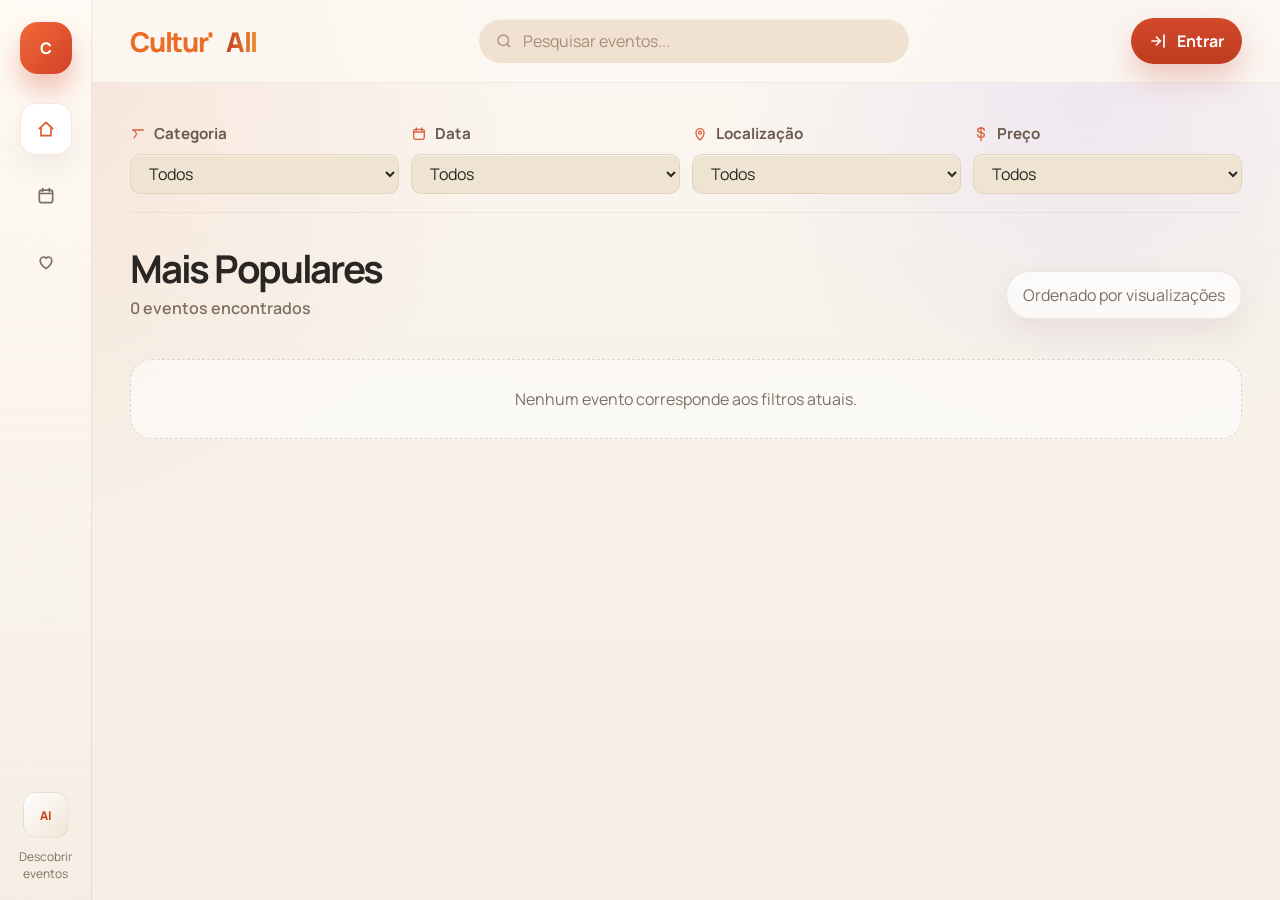
==== index.html @ b310e3a3 "cultur'all v1" ====
<!DOCTYPE html>
<html lang="pt-PT">
<head>
  <meta charset="UTF-8" />
  <meta name="viewport" content="width=device-width, initial-scale=1.0" />
  <title>Cultur'All | Eventos culturais em Portugal</title>
  <meta name="description" content="Descubra eventos culturais, concertos, teatro, exposições e experiências gastronómicas em Portugal." />
  <link rel="preconnect" href="https://fonts.googleapis.com" />
  <link rel="preconnect" href="https://fonts.gstatic.com" crossorigin />
  <link href="https://fonts.googleapis.com/css2?family=Manrope:wght@400;500;600;700;800&display=swap" rel="stylesheet" />
  <link rel="stylesheet" href="styles.css" />
  <script defer src="script.js"></script>
</head>
<body data-page="home">
  <div class="app-shell">
    <aside class="sidebar" aria-label="Menu lateral">
      <a class="brand-mark" href="profile.html" aria-label="Perfil">
        C
      </a>
      <nav class="side-nav">
        <a class="side-link active" href="#inicio" aria-label="Início">
          <svg viewBox="0 0 24 24"><path d="M4 11.5 12 4l8 7.5"></path><path d="M6 10.5V20h12v-9.5"></path></svg>
        </a>
        <a class="side-link" href="events.html" aria-label="Eventos disponíveis">
          <svg viewBox="0 0 24 24"><rect x="4" y="5" width="16" height="15" rx="3"></rect><path d="M8 3v4"></path><path d="M16 3v4"></path><path d="M4 9h16"></path></svg>
        </a>
        <a class="side-link" href="favorites.html" aria-label="Favoritos">
          <svg viewBox="0 0 24 24"><path d="M12 20s-7-4.6-7-10a4 4 0 0 1 7-2.5A4 4 0 0 1 19 10c0 5.4-7 10-7 10Z"></path></svg>
        </a>
      </nav>
      <div class="sidebar-footer">
        <div class="sidebar-badge">AI</div>
        <span>Descobrir<br />eventos</span>
      </div>
    </aside>

    <main class="content" id="inicio">
      <header class="topbar">
        <a class="topbar-brand" href="index.html" aria-label="Cultur'All início">
          <span>Cultur'</span><span>All</span>
        </a>

        <div class="search-wrap">
          <svg viewBox="0 0 24 24"><circle cx="11" cy="11" r="7"></circle><path d="m20 20-3.5-3.5"></path></svg>
          <input id="searchInput" type="search" placeholder="Pesquisar eventos..." aria-label="Pesquisar eventos" />
        </div>

        <div class="topbar-actions">
          <span class="account-chip" id="accountChip" hidden></span>
          <a class="login-btn" id="loginToggleBtn" href="login.html">
            <svg viewBox="0 0 24 24"><path d="M10 17l5-5-5-5"></path><path d="M15 12H4"></path><path d="M20 4v16"></path></svg>
            Entrar
          </a>
        </div>

      </header>

      <section class="home-view" id="homeView">
        <div class="page">
          <div class="hero-panel">
            <div class="filters-shell" id="filtersShell">
              <button class="filters-toggle-btn" id="filtersToggleBtn" type="button" aria-expanded="false" aria-controls="filtersGrid">
                <svg viewBox="0 0 24 24"><path d="M4 6h16"></path><path d="M7 12h10"></path><path d="M10 18h4"></path></svg>
                Filtros
              </button>
              <div class="filters-backdrop" id="filtersBackdrop" hidden></div>
              <div class="filters-grid" id="filtersGrid" aria-label="Filtros de eventos">
              <div class="filter-group">
                <label for="categoryFilter">
                  <svg viewBox="0 0 24 24"><path d="M4 6h16"></path><path d="M6 6l4 6-4 6"></path></svg>
                  Categoria
                </label>
                <select id="categoryFilter">
                  <option value="Todos">Todos</option>
                  <option value="Música">Música</option>
                  <option value="Teatro">Teatro</option>
                  <option value="Arte e Exposições">Arte e Exposições</option>
                  <option value="Dança">Dança</option>
                  <option value="Festivais">Festivais</option>
                  <option value="Gastronomia">Gastronomia</option>
                  <option value="Cinema">Cinema</option>
                </select>
              </div>

              <div class="filter-group">
                <label for="dateFilter">
                  <svg viewBox="0 0 24 24"><rect x="4" y="5" width="16" height="15" rx="3"></rect><path d="M8 3v4"></path><path d="M16 3v4"></path><path d="M4 9h16"></path></svg>
                  Data
                </label>
                <select id="dateFilter">
                  <option value="Todos">Todos</option>
                  <option value="Hoje">Hoje</option>
                  <option value="Esta semana">Esta semana</option>
                  <option value="Este mês">Este mês</option>
                </select>
              </div>

              <div class="filter-group">
                <label for="locationFilter">
                  <svg viewBox="0 0 24 24"><path d="M12 21s6-5.5 6-11a6 6 0 0 0-12 0c0 5.5 6 11 6 11Z"></path><circle cx="12" cy="10" r="2.2"></circle></svg>
                  Localização
                </label>
                <select id="locationFilter">
                  <option value="Todos">Todos</option>
                  <option value="Lisboa">Lisboa</option>
                  <option value="Porto">Porto</option>
                  <option value="Alentejo">Alentejo</option>
                  <option value="Coimbra">Coimbra</option>
                </select>
              </div>

              <div class="filter-group">
                <label for="priceFilter">
                  <svg viewBox="0 0 24 24"><path d="M12 2v20"></path><path d="M17 6.5c0-2-2.2-3.5-5-3.5S7 4.6 7 6.7c0 4.2 10 2.3 10 6.4 0 2.2-2 3.9-5 3.9s-5-1.4-5-3.9"></path></svg>
                  Preço
                </label>
                <select id="priceFilter">
                  <option value="Todos">Todos</option>
                  <option value="Gratuito">Gratuito</option>
                  <option value="Pago">Pago</option>
                </select>
              </div>
              </div>
            </div>
          </div>

          <section class="section-head" id="eventos">
            <div>
              <h1 id="sectionTitle">Mais Populares</h1>
              <p><span id="resultsCount">0</span> <span id="resultsLabel">eventos encontrados</span></p>
            </div>
            <div class="view-chip" id="viewChip">Ordenado por visualizações</div>
          </section>

          <section class="cards-grid" id="cardsGrid" aria-live="polite"></section>
          <div class="empty-state" id="emptyState" hidden>
            Nenhum evento corresponde aos filtros atuais.
          </div>
        </div>
      </section>
    </main>
  </div>

  <nav class="mobile-bottom-nav" aria-label="Navegação inferior">
    <a class="active" href="#inicio">
      <svg viewBox="0 0 24 24"><path d="M4 11.5 12 4l8 7.5"></path><path d="M6 10.5V20h12v-9.5"></path></svg>
      Início
    </a>
    <a href="events.html">
      <svg viewBox="0 0 24 24"><rect x="4" y="5" width="16" height="15" rx="3"></rect><path d="M8 3v4"></path><path d="M16 3v4"></path><path d="M4 9h16"></path></svg>
      Eventos
    </a>
    <a href="favorites.html">
      <svg viewBox="0 0 24 24"><path d="M12 20s-7-4.6-7-10a4 4 0 0 1 7-2.5A4 4 0 0 1 19 10c0 5.4-7 10-7 10Z"></path></svg>
      Favoritos
    </a>
    <a href="profile.html">
      <svg viewBox="0 0 24 24"><path d="M4 20c1.8-4 4.9-6 8-6s6.2 2 8 6"></path><circle cx="12" cy="8" r="4"></circle></svg>
      Perfil
    </a>
  </nav>
</body>
</html>
---- styles.css ----
:root {
  --bg: #f7f1e8;
  --panel: rgba(255, 252, 246, 0.82);
  --panel-strong: #fffaf2;
  --surface: #f0e4d4;
  --surface-alt: #f6ebdc;
  --line: rgba(114, 90, 67, 0.12);
  --text: #2a2623;
  --muted: #7f7063;
  --brand: #dd5a2d;
  --brand-dark: #c34621;
  --brand-soft: rgba(221, 90, 45, 0.12);
  --accent: #7f5cff;
  --shadow: 0 24px 60px rgba(84, 57, 38, 0.12);
  --shadow-soft: 0 12px 30px rgba(84, 57, 38, 0.08);
  --sidebar-width: 92px;
  --topbar-height: 82px;
}

* {
  box-sizing: border-box;
}

html {
  scroll-behavior: smooth;
}

body {
  margin: 0;
  min-height: 100vh;
  color: var(--text);
  font-family: "Manrope", system-ui, -apple-system, BlinkMacSystemFont, "Segoe UI", sans-serif;
  background:
    radial-gradient(circle at top left, rgba(221, 90, 45, 0.12), transparent 34%),
    radial-gradient(circle at 85% 10%, rgba(127, 92, 255, 0.09), transparent 26%),
    linear-gradient(180deg, #fbf7f2 0%, #f7f1e8 46%, #f5eee4 100%);
  overflow-x: hidden;
}

a {
  color: inherit;
  text-decoration: none;
}

button,
input,
select {
  font: inherit;
}

.app-shell {
  min-height: 100vh;
  display: grid;
  grid-template-columns: var(--sidebar-width) 1fr;
}

.sidebar {
  position: sticky;
  top: 0;
  height: 100vh;
  padding: 22px 16px 18px;
  display: flex;
  flex-direction: column;
  align-items: center;
  gap: 22px;
  background: linear-gradient(180deg, rgba(255, 252, 246, 0.92), rgba(245, 237, 227, 0.72));
  border-right: 1px solid var(--line);
  backdrop-filter: blur(18px);
  z-index: 20;
}

.brand-mark {
  width: 52px;
  height: 52px;
  display: grid;
  place-items: center;
  border-radius: 18px;
  background: linear-gradient(135deg, #f16938, #d14127);
  color: #fff;
  font-weight: 800;
  letter-spacing: -0.04em;
  box-shadow: 0 16px 26px rgba(209, 65, 39, 0.3);
}

.side-nav {
  display: flex;
  flex-direction: column;
  gap: 14px;
  width: 100%;
  align-items: center;
  margin-top: 8px;
}

.side-link {
  width: 52px;
  height: 52px;
  display: grid;
  place-items: center;
  border-radius: 16px;
  color: var(--muted);
  border: 1px solid transparent;
  transition: 180ms ease;
}

.side-link svg {
  width: 20px;
  height: 20px;
  stroke: currentColor;
  fill: none;
  stroke-width: 2;
  stroke-linecap: round;
  stroke-linejoin: round;
}

.side-link:hover,
.side-link.active {
  background: #fff;
  color: var(--brand);
  border-color: rgba(221, 90, 45, 0.16);
  box-shadow: var(--shadow-soft);
  transform: translateY(-1px);
}

.sidebar-footer {
  margin-top: auto;
  display: flex;
  flex-direction: column;
  align-items: center;
  gap: 10px;
  color: var(--muted);
  font-size: 12px;
  text-align: center;
}

.sidebar-badge {
  width: 46px;
  height: 46px;
  border-radius: 14px;
  background: linear-gradient(135deg, #fff, #f0e5d7);
  display: grid;
  place-items: center;
  border: 1px solid var(--line);
  font-weight: 800;
  color: var(--brand-dark);
}

.content {
  min-width: 0;
}

.topbar {
  position: sticky;
  top: 0;
  z-index: 15;
  display: grid;
  grid-template-columns: auto minmax(280px, 1fr) auto;
  gap: 24px;
  align-items: center;
  min-height: var(--topbar-height);
  padding: 18px clamp(22px, 3vw, 42px);
  background: rgba(252, 248, 242, 0.88);
  backdrop-filter: blur(18px);
  border-bottom: 1px solid rgba(114, 90, 67, 0.08);
}

.topbar-brand {
  display: flex;
  align-items: center;
  gap: 12px;
  font-weight: 800;
  letter-spacing: -0.05em;
  font-size: 1.7rem;
  color: #eb6c26;
}

.topbar-brand span:last-child {
  background: linear-gradient(90deg, #c63f24, #ef8a2e);
  -webkit-background-clip: text;
  background-clip: text;
  color: transparent;
}

.search-wrap {
  position: relative;
  max-width: 430px;
  justify-self: center;
  width: 100%;
}

.search-wrap svg {
  position: absolute;
  left: 16px;
  top: 50%;
  transform: translateY(-50%);
  width: 18px;
  height: 18px;
  stroke: #aa9784;
  fill: none;
  stroke-width: 2;
}

.search-wrap input {
  width: 100%;
  height: 44px;
  border: 0;
  border-radius: 999px;
  padding: 0 18px 0 44px;
  background: rgba(238, 223, 204, 0.88);
  color: var(--text);
  box-shadow: inset 0 1px 0 rgba(255, 255, 255, 0.45);
  outline: none;
  transition: box-shadow 180ms ease, transform 180ms ease;
}

.search-wrap input::placeholder {
  color: #a58f7a;
}

.search-wrap input:focus {
  box-shadow: 0 0 0 4px rgba(221, 90, 45, 0.12), inset 0 1px 0 rgba(255, 255, 255, 0.45);
  transform: translateY(-1px);
}

.topbar-actions {
  display: inline-flex;
  align-items: center;
  gap: 12px;
}

.account-chip {
  padding: 10px 14px;
  border-radius: 999px;
  background: rgba(221, 90, 45, 0.12);
  color: var(--brand-dark);
  font-size: 0.86rem;
  font-weight: 700;
  white-space: nowrap;
}

.login-btn {
  display: inline-flex;
  align-items: center;
  gap: 10px;
  border: 0;
  border-radius: 999px;
  padding: 12px 18px;
  background: linear-gradient(180deg, #d3492a, #bf3c21);
  color: #fff;
  font-weight: 700;
  box-shadow: 0 14px 30px rgba(191, 60, 33, 0.25);
  cursor: pointer;
  transition: transform 180ms ease, box-shadow 180ms ease;
}

.login-btn:hover {
  transform: translateY(-1px);
  box-shadow: 0 18px 34px rgba(191, 60, 33, 0.3);
}

.login-btn svg,
.login-submit svg {
  width: 18px;
  height: 18px;
  stroke: currentColor;
  fill: none;
  stroke-width: 2.3;
  stroke-linecap: round;
  stroke-linejoin: round;
}

.page {
  padding: 0 clamp(22px, 3vw, 42px) 36px;
}

.hero-panel {
  margin-top: 18px;
  padding: 22px 0 18px;
  border-bottom: 1px solid rgba(114, 90, 67, 0.08);
}

.filters-shell {
  position: relative;
}

.filters-toggle-btn {
  display: none;
  align-items: center;
  justify-content: center;
  gap: 10px;
  width: 100%;
  height: 44px;
  border: 1px solid rgba(174, 145, 112, 0.18);
  border-radius: 14px;
  background: rgba(255, 255, 255, 0.78);
  color: var(--text);
  font-weight: 800;
  box-shadow: var(--shadow-soft);
}

.filters-toggle-btn svg {
  width: 18px;
  height: 18px;
  stroke: currentColor;
  fill: none;
  stroke-width: 2;
  stroke-linecap: round;
  stroke-linejoin: round;
}

.filters-backdrop {
  display: none;
}

.filters-grid {
  display: grid;
  grid-template-columns: repeat(4, minmax(0, 1fr));
  gap: 12px;
  align-items: end;
}

.filter-group label {
  display: inline-flex;
  align-items: center;
  gap: 8px;
  font-size: 0.95rem;
  color: #6b5a4d;
  margin-bottom: 10px;
  font-weight: 700;
}

.filter-group label svg {
  width: 16px;
  height: 16px;
  stroke: #da6241;
  fill: none;
  stroke-width: 2;
  stroke-linecap: round;
  stroke-linejoin: round;
}

.filter-group select {
  width: 100%;
  height: 40px;
  border: 1px solid rgba(174, 145, 112, 0.18);
  border-radius: 10px;
  background: rgba(239, 226, 209, 0.96);
  color: var(--text);
  padding: 0 14px;
  outline: none;
  box-shadow: inset 0 1px 0 rgba(255, 255, 255, 0.5);
}

.section-head {
  display: flex;
  align-items: end;
  justify-content: space-between;
  gap: 20px;
  padding: 36px 0 22px;
}

.section-head h1 {
  margin: 0;
  font-size: clamp(2rem, 3vw, 2.45rem);
  line-height: 1.05;
  letter-spacing: -0.06em;
}

.section-head p {
  margin: 8px 0 0;
  color: var(--muted);
  font-weight: 600;
}

.view-chip {
  padding: 12px 16px;
  border-radius: 999px;
  background: rgba(255, 255, 255, 0.7);
  border: 1px solid rgba(114, 90, 67, 0.12);
  color: var(--muted);
  box-shadow: var(--shadow-soft);
  white-space: nowrap;
}

.cards-grid {
  display: grid;
  grid-template-columns: repeat(3, minmax(0, 1fr));
  gap: 18px;
  align-items: stretch;
}

.event-card {
  position: relative;
  overflow: hidden;
  display: flex;
  flex-direction: column;
  background: linear-gradient(180deg, rgba(255, 255, 255, 0.8), rgba(240, 227, 209, 0.8));
  border: 1px solid rgba(114, 90, 67, 0.1);
  border-radius: 18px;
  box-shadow: 0 12px 30px rgba(84, 57, 38, 0.08);
  min-height: 385px;
}

.event-media {
  position: relative;
  height: 235px;
  overflow: hidden;
  background: #111;
}

.event-media img {
  width: 100%;
  height: 100%;
  object-fit: cover;
  display: block;
  transform: scale(1.03);
}

.event-media::after {
  content: "";
  position: absolute;
  inset: 0;
  background: linear-gradient(180deg, rgba(0, 0, 0, 0.04), rgba(0, 0, 0, 0.24));
  pointer-events: none;
}

.event-pill,
.favorite-btn {
  position: absolute;
  z-index: 1;
  top: 10px;
}

.event-pill {
  left: 12px;
  padding: 6px 12px;
  border-radius: 999px;
  background: linear-gradient(180deg, #d9492e, #c83e25);
  color: #fff;
  font-size: 0.8rem;
  font-weight: 700;
  box-shadow: 0 10px 18px rgba(201, 62, 37, 0.24);
}

.favorite-btn {
  right: 10px;
  width: 30px;
  height: 30px;
  display: grid;
  place-items: center;
  border: 0;
  border-radius: 50%;
  background: rgba(255, 255, 255, 0.98);
  color: #645242;
  box-shadow: 0 10px 18px rgba(0, 0, 0, 0.16);
  cursor: pointer;
}

.favorite-btn.active {
  background: rgba(221, 90, 45, 0.14);
  color: var(--brand);
}

.favorite-btn svg {
  width: 16px;
  height: 16px;
  stroke: currentColor;
  fill: none;
  stroke-width: 2;
  stroke-linecap: round;
  stroke-linejoin: round;
}

.event-body {
  display: flex;
  flex-direction: column;
  gap: 12px;
  padding: 14px 16px 16px;
  flex: 1;
}

.event-title {
  margin: 0;
  font-size: 1.02rem;
  line-height: 1.35;
  letter-spacing: -0.03em;
  min-height: 2.7em;
}

.meta-list {
  display: grid;
  gap: 8px;
  color: var(--muted);
  font-size: 0.92rem;
}

.meta-item {
  display: flex;
  align-items: flex-start;
  gap: 8px;
}

.meta-item svg {
  width: 15px;
  height: 15px;
  flex: 0 0 auto;
  stroke: #dd5a2d;
  fill: none;
  stroke-width: 2;
  stroke-linecap: round;
  stroke-linejoin: round;
  margin-top: 1px;
}

.price-row {
  display: flex;
  align-items: center;
  justify-content: space-between;
  gap: 12px;
  margin-top: auto;
  padding-top: 12px;
  border-top: 1px solid rgba(114, 90, 67, 0.1);
}

.price {
  font-weight: 800;
  color: #dd5a2d;
  font-size: 1.03rem;
}

.price.free {
  color: #de5a2d;
}

.tagline {
  font-size: 0.86rem;
  color: #b07b62;
  font-weight: 700;
  letter-spacing: 0.02em;
}

.empty-state {
  margin-top: 18px;
  padding: 28px;
  border-radius: 22px;
  border: 1px dashed rgba(114, 90, 67, 0.22);
  background: rgba(255, 255, 255, 0.55);
  color: var(--muted);
  text-align: center;
}

.auth-view {
  min-height: calc(100vh - var(--topbar-height));
  display: grid;
  place-items: center;
  padding: 36px 18px 72px;
}

.auth-shell {
  width: min(100%, 640px);
  display: grid;
  justify-items: center;
  gap: 18px;
}

.auth-brand {
  font-size: clamp(2rem, 4vw, 2.5rem);
  font-weight: 800;
  letter-spacing: -0.06em;
  background: linear-gradient(90deg, #c63f24, #ef8a2e);
  -webkit-background-clip: text;
  background-clip: text;
  color: transparent;
}

.auth-card {
  width: min(100%, 388px);
  padding: 28px 26px 24px;
  border-radius: 18px;
  background: #efe4d3;
  box-shadow: 0 12px 32px rgba(102, 79, 57, 0.16);
  border: 1px solid rgba(114, 90, 67, 0.08);
}

.auth-card h1 {
  margin: 0;
  text-align: center;
  font-size: 2rem;
  letter-spacing: -0.05em;
}

.auth-subtitle {
  margin: 8px 0 24px;
  text-align: center;
  color: var(--muted);
}

.auth-form {
  display: grid;
  gap: 10px;
}

.auth-form label {
  margin-top: 8px;
  font-size: 0.9rem;
  font-weight: 700;
}

.auth-form input {
  width: 100%;
  height: 42px;
  border: 1px solid rgba(174, 145, 112, 0.14);
  border-radius: 12px;
  padding: 0 14px;
  background: rgba(255, 255, 255, 0.92);
  color: var(--text);
  outline: none;
}

.auth-form input::placeholder {
  color: #9d8d7d;
}

.auth-form input:focus {
  box-shadow: 0 0 0 4px rgba(221, 90, 45, 0.12);
  border-color: rgba(221, 90, 45, 0.28);
}

.login-submit {
  width: 100%;
  margin-top: 10px;
  height: 40px;
  border: 0;
  border-radius: 12px;
  display: inline-flex;
  align-items: center;
  justify-content: center;
  gap: 10px;
  background: linear-gradient(180deg, #d3492a, #bf3c21);
  color: #fff;
  font-weight: 800;
  cursor: pointer;
  box-shadow: 0 14px 28px rgba(191, 60, 33, 0.24);
}

.auth-message {
  min-height: 1.2em;
  margin: 16px 0 18px;
  color: var(--brand-dark);
  text-align: center;
  font-size: 0.92rem;
}

.test-accounts {
  margin-top: 8px;
  padding-top: 10px;
  border-top: 1px solid rgba(114, 90, 67, 0.14);
}

.test-accounts-title {
  margin: 0 0 12px;
  text-align: center;
  color: #6f6258;
  font-size: 0.92rem;
}

.test-account-card {
  padding: 10px 12px;
  background: rgba(255, 255, 255, 0.8);
  border-radius: 10px;
  border: 1px solid rgba(114, 90, 67, 0.08);
}

.test-account-card + .test-account-card {
  margin-top: 8px;
}

.test-account-card strong,
.test-account-card span {
  display: block;
}

.test-account-card span {
  margin-top: 3px;
  color: var(--muted);
  font-size: 0.9rem;
}

.back-home-btn {
  margin-top: 22px;
  width: 100%;
  border: 0;
  background: transparent;
  color: var(--brand);
  font-size: 0.98rem;
  cursor: pointer;
}

.login-page {
  display: grid;
  place-items: center;
  min-height: 100vh;
  padding: 36px 18px;
}

.login-page-shell {
  width: min(100%, 388px);
  display: grid;
  justify-items: center;
  gap: 18px;
}

.login-page .auth-brand {
  font-size: clamp(2rem, 4vw, 2.5rem);
  font-weight: 800;
  letter-spacing: -0.06em;
  background: linear-gradient(90deg, #c63f24, #ef8a2e);
  -webkit-background-clip: text;
  background-clip: text;
  color: transparent;
}

.login-page .auth-card {
  width: 100%;
}

.profile-page {
  min-height: 100vh;
}

.profile-view {
  padding: 0 clamp(22px, 3vw, 42px) 36px;
}

.profile-hero {
  display: grid;
  gap: 8px;
  padding: 36px 0 18px;
}

.profile-hero h1 {
  margin: 0;
  font-size: clamp(2.2rem, 3vw, 3rem);
  line-height: 1.05;
  letter-spacing: -0.06em;
}

.profile-hero p {
  margin: 0;
  color: var(--muted);
  font-weight: 600;
}

.profile-tabs {
  display: flex;
  gap: 26px;
  border-bottom: 1px solid rgba(114, 90, 67, 0.1);
}

.profile-tab-btn {
  position: relative;
  border: 0;
  background: transparent;
  padding: 0 0 14px;
  color: var(--muted);
  font-weight: 800;
  cursor: pointer;
}

.profile-tab-btn.active {
  color: var(--brand);
}

.profile-tab-btn.active::after {
  content: "";
  position: absolute;
  left: 0;
  right: 0;
  bottom: -1px;
  height: 2px;
  border-radius: 999px;
  background: var(--brand);
}

.profile-panels {
  padding-top: 28px;
}

.profile-panel {
  display: none;
}

.profile-panel.active {
  display: block;
}

.profile-section-title {
  margin: 0;
  font-size: 1.55rem;
  letter-spacing: -0.04em;
}

.profile-section-subtitle {
  margin: 6px 0 18px;
  color: var(--muted);
}

.profile-grid {
  display: grid;
  grid-template-columns: minmax(0, 340px) minmax(0, 1fr);
  gap: 24px;
  align-items: start;
}

.profile-summary-card {
  padding: 20px;
  border-radius: 22px;
  border: 1px solid rgba(114, 90, 67, 0.1);
  background: rgba(255, 255, 255, 0.72);
  box-shadow: var(--shadow-soft);
}

.profile-summary-row {
  display: flex;
  align-items: center;
  gap: 14px;
  margin-bottom: 18px;
}

.profile-avatar {
  width: 58px;
  height: 58px;
  border-radius: 18px;
  display: grid;
  place-items: center;
  background: linear-gradient(135deg, #d9492e, #ef8a2e);
  color: #fff;
  font-weight: 800;
  letter-spacing: -0.04em;
  box-shadow: 0 14px 22px rgba(201, 62, 37, 0.22);
}

.profile-summary-row strong {
  display: block;
  font-size: 1.08rem;
}

.profile-summary-row p {
  margin: 4px 0 0;
  color: var(--muted);
  font-size: 0.92rem;
}

.profile-stat-grid {
  display: grid;
  grid-template-columns: repeat(3, minmax(0, 1fr));
  gap: 12px;
}

.profile-stat {
  padding: 14px 12px;
  border-radius: 16px;
  background: linear-gradient(180deg, rgba(240, 227, 209, 0.85), rgba(255, 255, 255, 0.8));
  border: 1px solid rgba(114, 90, 67, 0.08);
}

.profile-stat strong {
  display: block;
  font-size: 1.35rem;
  letter-spacing: -0.05em;
}

.profile-stat span {
  display: block;
  margin-top: 4px;
  color: var(--muted);
  font-size: 0.88rem;
}

.saved-event-wrap .event-card {
  min-height: 0;
  width: min(100%, 340px);
}

.profile-history-list {
  display: grid;
  gap: 12px;
}

.profile-history-item {
  display: flex;
  justify-content: space-between;
  gap: 16px;
  align-items: start;
  padding: 16px 18px;
  border-radius: 18px;
  background: rgba(255, 255, 255, 0.78);
  border: 1px solid rgba(114, 90, 67, 0.1);
  box-shadow: var(--shadow-soft);
}

.profile-history-meta {
  display: grid;
  gap: 4px;
}

.profile-history-meta strong {
  font-size: 1rem;
}

.profile-history-meta span {
  color: var(--muted);
  font-size: 0.92rem;
}

.status-badge {
  padding: 8px 12px;
  border-radius: 999px;
  background: rgba(221, 90, 45, 0.12);
  color: var(--brand-dark);
  font-size: 0.8rem;
  font-weight: 800;
  white-space: nowrap;
}

.organizer-page {
  min-height: 100vh;
}

.organizer-view {
  padding: 0 clamp(22px, 3vw, 42px) 40px;
}

.organizer-hero {
  display: flex;
  align-items: end;
  justify-content: space-between;
  gap: 20px;
  padding: 36px 0 18px;
}

.organizer-hero h1 {
  margin: 0;
  font-size: clamp(2.2rem, 3vw, 3rem);
  line-height: 1.05;
  letter-spacing: -0.06em;
}

.organizer-hero p {
  margin: 8px 0 0;
  color: var(--muted);
}

.organizer-actions {
  display: flex;
  align-items: center;
  gap: 12px;
  flex-wrap: wrap;
}

.organizer-primary-btn {
  display: inline-flex;
  align-items: center;
  gap: 10px;
  border: 0;
  border-radius: 14px;
  padding: 14px 18px;
  background: linear-gradient(180deg, #d3492a, #bf3c21);
  color: #fff;
  font-weight: 800;
  box-shadow: 0 14px 28px rgba(191, 60, 33, 0.24);
}

.organizer-panel {
  border-radius: 18px;
  overflow: hidden;
  box-shadow: var(--shadow);
  background: rgba(255, 255, 255, 0.72);
  border: 1px solid rgba(114, 90, 67, 0.1);
}

.organizer-table {
  width: 100%;
  border-collapse: collapse;
}

.organizer-table thead th {
  padding: 16px 18px;
  text-align: left;
  background: #c9412b;
  color: #fff;
  font-size: 0.94rem;
  white-space: nowrap;
}

.organizer-table tbody td {
  padding: 16px 18px;
  border-top: 1px solid rgba(114, 90, 67, 0.1);
  color: var(--text);
  vertical-align: middle;
}

.organizer-table tbody tr:nth-child(odd) {
  background: rgba(240, 227, 209, 0.56);
}

.organizer-event-title {
  font-weight: 700;
}

.organizer-badge {
  display: inline-flex;
  align-items: center;
  justify-content: center;
  padding: 7px 12px;
  border-radius: 999px;
  font-size: 0.82rem;
  font-weight: 800;
}

.organizer-badge.published {
  background: rgba(71, 203, 140, 0.18);
  color: #1f8a5f;
}

.organizer-badge.pending {
  background: rgba(255, 213, 79, 0.22);
  color: #a06b00;
}

.organizer-metric {
  display: inline-flex;
  align-items: center;
  gap: 6px;
  color: var(--muted);
}

.organizer-actions-cell {
  display: inline-flex;
  align-items: center;
  gap: 12px;
  color: #6b5a4d;
}

.icon-btn {
  display: inline-flex;
  align-items: center;
  justify-content: center;
  width: 30px;
  height: 30px;
  padding: 0;
  border: 0;
  border-radius: 999px;
  background: rgba(255, 255, 255, 0.8);
  color: inherit;
  cursor: pointer;
}

.organizer-actions-cell svg {
  width: 17px;
  height: 17px;
  stroke: currentColor;
  fill: none;
  stroke-width: 2;
  stroke-linecap: round;
  stroke-linejoin: round;
}

@media (max-width: 900px) {
  .organizer-hero {
    flex-direction: column;
    align-items: flex-start;
  }

  .organizer-table,
  .organizer-table thead,
  .organizer-table tbody,
  .organizer-table th,
  .organizer-table td,
  .organizer-table tr {
    display: block;
  }

  .organizer-table thead {
    display: none;
  }

  .organizer-table tbody tr {
    border-top: 1px solid rgba(114, 90, 67, 0.1);
    padding: 12px 0;
  }

  .organizer-table tbody td {
    padding: 10px 18px;
    border-top: 0;
  }
}

.mobile-bottom-nav {
  position: fixed;
  left: 50%;
  bottom: 14px;
  transform: translateX(-50%);
  width: min(92vw, 390px);
  padding: 10px 12px;
  display: none;
  align-items: center;
  justify-content: space-between;
  gap: 6px;
  background: rgba(252, 247, 240, 0.92);
  backdrop-filter: blur(18px);
  border: 1px solid rgba(114, 90, 67, 0.12);
  border-radius: 999px;
  box-shadow: var(--shadow);
  z-index: 40;
}

.mobile-bottom-nav a {
  flex: 1;
  min-width: 0;
  display: grid;
  place-items: center;
  gap: 4px;
  padding: 8px 6px;
  border-radius: 999px;
  color: var(--muted);
  font-size: 0.74rem;
  font-weight: 700;
}

.mobile-bottom-nav a.active {
  background: rgba(221, 90, 45, 0.12);
  color: var(--brand);
}

.mobile-bottom-nav svg {
  width: 18px;
  height: 18px;
  stroke: currentColor;
  fill: none;
  stroke-width: 2;
  stroke-linecap: round;
  stroke-linejoin: round;
}

body.auth-mode .sidebar,
body.auth-mode .home-view,
body.auth-mode .mobile-bottom-nav {
  display: none;
}

body.auth-mode .app-shell {
  grid-template-columns: 1fr;
}

body.auth-mode .topbar {
  grid-template-columns: 1fr;
  justify-items: center;
}

body.auth-mode .search-wrap,
body.auth-mode .topbar-actions {
  display: none;
}

body.auth-mode .topbar-brand {
  justify-self: center;
}

body.auth-mode .content {
  min-height: 100vh;
}

@media (max-width: 1200px) {
  .cards-grid {
    grid-template-columns: repeat(2, minmax(0, 1fr));
  }

  .filters-grid {
    grid-template-columns: repeat(2, minmax(0, 1fr));
  }
}

@media (max-width: 900px) {
  .app-shell {
    grid-template-columns: 1fr;
  }

  .sidebar {
    display: none;
  }

  .topbar {
    grid-template-columns: minmax(0, 1fr) auto;
    gap: 14px;
    padding-bottom: 14px;
  }

  .topbar-brand {
    justify-self: start;
  }

  .topbar-actions {
    justify-self: end;
  }

  .search-wrap {
    display: none;
  }

  .filters-toggle-btn {
    display: inline-flex;
  }

  .filters-grid {
    display: none;
  }

  .filters-shell.open .filters-grid {
    display: grid;
    position: fixed;
    left: 16px;
    right: 16px;
    top: 126px;
    z-index: 41;
    max-height: calc(100vh - 214px);
    overflow: auto;
    padding: 18px;
    grid-template-columns: 1fr;
    gap: 14px;
    border-radius: 22px;
    background: rgba(252, 247, 240, 0.98);
    backdrop-filter: blur(18px);
    border: 1px solid rgba(114, 90, 67, 0.12);
    box-shadow: var(--shadow);
  }

  .filters-shell.open .filters-backdrop {
    display: block;
    position: fixed;
    inset: 0;
    z-index: 40;
    background: rgba(34, 25, 19, 0.32);
  }

  .cards-grid {
    grid-template-columns: 1fr;
  }

  .section-head {
    flex-direction: column;
    align-items: flex-start;
  }

  .profile-grid {
    grid-template-columns: 1fr;
  }

  .mobile-bottom-nav {
    display: flex;
  }
}

@media (max-width: 560px) {
  .page {
    padding-inline: 16px;
    padding-bottom: 104px;
  }

  .topbar {
    padding-inline: 16px;
  }

  .filters-grid {
    grid-template-columns: 1fr;
  }

  .section-head h1 {
    font-size: 1.9rem;
  }

  .event-media {
    height: 216px;
  }

  .profile-view {
    padding-inline: 16px;
    padding-bottom: 104px;
  }

  .profile-tabs {
    gap: 18px;
  }

  .profile-stat-grid {
    grid-template-columns: 1fr;
  }

  .profile-history-item {
    flex-direction: column;
  }

  .saved-event-wrap .event-card {
    width: 100%;
  }

  .auth-card {
    padding: 24px 18px 20px;
  }
}
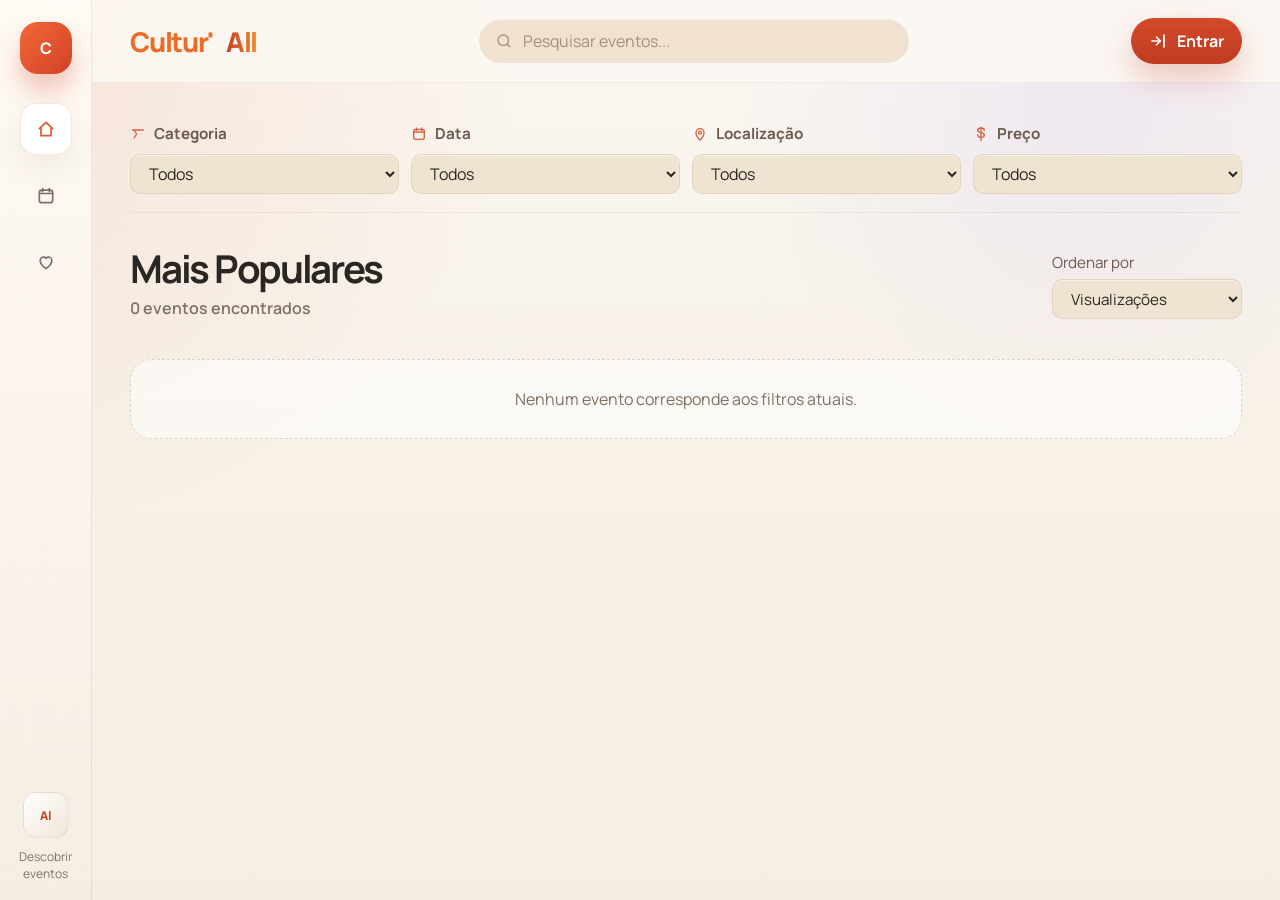
==== commit 20161ad5: "beta1.2" ====
--- a/index.html
+++ b/index.html
@@ -65,24 +65,31 @@
               </button>
               <div class="filters-backdrop" id="filtersBackdrop" hidden></div>
               <div class="filters-grid" id="filtersGrid" aria-label="Filtros de eventos">
-              <div class="filter-group">
+              <div class="filter-group date-filter-group">
                 <label for="categoryFilter">
                   <svg viewBox="0 0 24 24"><path d="M4 6h16"></path><path d="M6 6l4 6-4 6"></path></svg>
                   Categoria
                 </label>
                 <select id="categoryFilter">
                   <option value="Todos">Todos</option>
-                  <option value="Música">Música</option>
-                  <option value="Teatro">Teatro</option>
                   <option value="Arte e Exposições">Arte e Exposições</option>
+                  <option value="Bem Estar">Bem Estar</option>
+                  <option value="Cinema">Cinema</option>
+                  <option value="Comédia">Comédia</option>
+                  <option value="Concertos">Concertos</option>
                   <option value="Dança">Dança</option>
                   <option value="Festivais">Festivais</option>
                   <option value="Gastronomia">Gastronomia</option>
-                  <option value="Cinema">Cinema</option>
-                </select>
-              </div>
-
-              <div class="filter-group">
+                  <option value="Literatura">Literatura</option>
+                  <option value="Mercados e Feiras">Mercados e Feiras</option>
+                  <option value="Moda">Moda</option>
+                  <option value="Outros">Outros</option>
+                  <option value="Para Famílias">Para Famílias</option>
+                  <option value="Teatro">Teatro</option>
+                </select>
+              </div>
+
+              <div class="filter-group date-filter-group">
                 <label for="dateFilter">
                   <svg viewBox="0 0 24 24"><rect x="4" y="5" width="16" height="15" rx="3"></rect><path d="M8 3v4"></path><path d="M16 3v4"></path><path d="M4 9h16"></path></svg>
                   Data
@@ -92,7 +99,20 @@
                   <option value="Hoje">Hoje</option>
                   <option value="Esta semana">Esta semana</option>
                   <option value="Este mês">Este mês</option>
-                </select>
+                  <option value="Passados">Passados</option>
+                  <option value="Periódicos">Periódicos</option>
+                  <option value="Escolher data">Escolher data</option>
+                </select>
+                <div class="date-custom-controls" id="dateCustomControls" hidden aria-hidden="true">
+                  <label for="datePickerInput">Escolhe a data</label>
+                  <div class="date-picker-row">
+                    <input id="datePickerInput" class="date-picker-input" type="date" />
+                    <button id="openDatePickerBtn" class="date-picker-trigger-btn" type="button" aria-label="Abrir calendário">
+                      <svg viewBox="0 0 24 24"><rect x="4" y="5" width="16" height="15" rx="3"></rect><path d="M8 3v4"></path><path d="M16 3v4"></path><path d="M4 9h16"></path></svg>
+                    </button>
+                  </div>
+                  <button id="applyDateBtn" class="apply-date-btn" type="button">Aplicar</button>
+                </div>
               </div>
 
               <div class="filter-group">
@@ -102,10 +122,35 @@
                 </label>
                 <select id="locationFilter">
                   <option value="Todos">Todos</option>
+                  <option value="Aveiro">Aveiro</option>
+                  <option value="Beja">Beja</option>
+                  <option value="Braga">Braga</option>
+                  <option value="Bragança">Bragança</option>
+                  <option value="Castelo Branco">Castelo Branco</option>
+                  <option value="Chaves">Chaves</option>
+                  <option value="Coimbra">Coimbra</option>
+                  <option value="Covilhã">Covilhã</option>
+                  <option value="Évora">Évora</option>
+                  <option value="Faro">Faro</option>
+                  <option value="Figueira da Foz">Figueira da Foz</option>
+                  <option value="Funchal">Funchal</option>
+                  <option value="Guarda">Guarda</option>
+                  <option value="Guimarães">Guimarães</option>
+                  <option value="Lagos">Lagos</option>
+                  <option value="Leiria">Leiria</option>
                   <option value="Lisboa">Lisboa</option>
+                  <option value="Loures">Loures</option>
+                  <option value="Maia">Maia</option>
+                  <option value="Oeiras">Oeiras</option>
+                  <option value="Ponta Delgada">Ponta Delgada</option>
                   <option value="Porto">Porto</option>
-                  <option value="Alentejo">Alentejo</option>
-                  <option value="Coimbra">Coimbra</option>
+                  <option value="Santarém">Santarém</option>
+                  <option value="Setúbal">Setúbal</option>
+                  <option value="Tavira">Tavira</option>
+                  <option value="Viana do Castelo">Viana do Castelo</option>
+                  <option value="Vila Nova de Gaia">Vila Nova de Gaia</option>
+                  <option value="Vila Real">Vila Real</option>
+                  <option value="Viseu">Viseu</option>
                 </select>
               </div>
 
@@ -129,7 +174,16 @@
               <h1 id="sectionTitle">Mais Populares</h1>
               <p><span id="resultsCount">0</span> <span id="resultsLabel">eventos encontrados</span></p>
             </div>
-            <div class="view-chip" id="viewChip">Ordenado por visualizações</div>
+            <div class="section-head-actions">
+              <label class="sort-field" for="sortFilter">
+                <span>Ordenar por</span>
+                <select id="sortFilter" aria-label="Ordenar eventos">
+                  <option value="views">Visualizações</option>
+                  <option value="proximity">Proximidade</option>
+                  <option value="date">Data</option>
+                </select>
+              </label>
+            </div>
           </section>
 
           <section class="cards-grid" id="cardsGrid" aria-live="polite"></section>
--- a/styles.css
+++ b/styles.css
@@ -350,12 +350,154 @@
   box-shadow: inset 0 1px 0 rgba(255, 255, 255, 0.5);
 }
 
+.date-filter-group {
+  position: relative;
+  overflow: visible;
+}
+
+.date-custom-controls {
+  position: absolute;
+  top: calc(100% + 12px);
+  left: 0;
+  z-index: 25;
+  display: grid;
+  gap: 12px;
+  width: min(100%, 360px);
+  padding: 16px;
+  border: 1px solid rgba(174, 145, 112, 0.18);
+  border-radius: 16px;
+  background: #fcf8f2;
+  box-shadow: var(--shadow);
+}
+
+.date-custom-controls[hidden] {
+  display: none;
+}
+
+.date-custom-controls label {
+  font-size: 0.92rem;
+  font-weight: 700;
+  color: #6b5a4d;
+}
+
+.date-picker-row {
+  display: grid;
+  grid-template-columns: 1fr auto;
+  gap: 10px;
+  align-items: center;
+}
+
+.date-picker-input {
+  width: 100%;
+  height: 40px;
+  border: 1px solid rgba(174, 145, 112, 0.18);
+  border-radius: 10px;
+  background: rgba(239, 226, 209, 0.96);
+  color: var(--text);
+  padding: 0 12px;
+  outline: none;
+  box-shadow: inset 0 1px 0 rgba(255, 255, 255, 0.5);
+}
+
+.date-picker-input::-webkit-calendar-picker-indicator {
+  display: none;
+}
+
+.date-picker-input::-webkit-inner-spin-button {
+  display: none;
+}
+
+.date-picker-input::-webkit-clear-button {
+  display: none;
+}
+
+.date-picker-input::-moz-focus-inner {
+  border: 0;
+}
+
+.date-picker-trigger-btn {
+  width: 40px;
+  height: 40px;
+  display: grid;
+  place-items: center;
+  border: 1px solid rgba(174, 145, 112, 0.18);
+  border-radius: 10px;
+  background: rgba(239, 226, 209, 0.96);
+  color: #da6241;
+  cursor: pointer;
+  box-shadow: inset 0 1px 0 rgba(255, 255, 255, 0.5);
+}
+
+.date-picker-trigger-btn svg {
+  width: 18px;
+  height: 18px;
+  stroke: currentColor;
+  fill: none;
+  stroke-width: 2;
+  stroke-linecap: round;
+  stroke-linejoin: round;
+}
+
+.apply-date-btn {
+  display: inline-flex;
+  align-items: center;
+  justify-content: center;
+  gap: 8px;
+  border: 0;
+  border-radius: 12px;
+  padding: 11px 14px;
+  background: linear-gradient(180deg, #d3492a, #bf3c21);
+  color: #fff;
+  font-weight: 700;
+  box-shadow: 0 14px 30px rgba(191, 60, 33, 0.22);
+  cursor: pointer;
+  transition: transform 180ms ease, box-shadow 180ms ease;
+}
+
+.apply-date-btn:hover {
+  transform: translateY(-1px);
+  box-shadow: 0 18px 34px rgba(191, 60, 33, 0.28);
+}
+
 .section-head {
   display: flex;
   align-items: end;
   justify-content: space-between;
   gap: 20px;
   padding: 36px 0 22px;
+}
+
+.section-head-actions {
+  display: flex;
+  align-items: center;
+  gap: 14px;
+  flex-wrap: wrap;
+  justify-content: flex-end;
+}
+
+.sort-field {
+  display: grid;
+  gap: 6px;
+  color: var(--muted);
+  font-size: 0.95rem;
+  font-weight: 400;
+}
+
+.sort-field span {
+  color: #6b5a4d;
+  font-weight: 400;
+}
+
+.sort-field select {
+  min-width: 190px;
+  height: 40px;
+  border: 1px solid rgba(174, 145, 112, 0.18);
+  border-radius: 10px;
+  background: rgba(239, 226, 209, 0.96);
+  color: var(--text);
+  padding: 0 14px;
+  outline: none;
+  box-shadow: inset 0 1px 0 rgba(255, 255, 255, 0.5);
 }
 
 .section-head h1 {
@@ -424,7 +566,8 @@
 }
 
 .event-pill,
-.favorite-btn {
+.favorite-btn,
+.share-btn {
   position: absolute;
   z-index: 1;
   top: 10px;
@@ -453,6 +596,35 @@
   color: #645242;
   box-shadow: 0 10px 18px rgba(0, 0, 0, 0.16);
   cursor: pointer;
+}
+
+.share-btn {
+  right: 48px;
+  width: 30px;
+  height: 30px;
+  display: grid;
+  place-items: center;
+  border: 0;
+  border-radius: 50%;
+  background: rgba(255, 255, 255, 0.98);
+  color: #645242;
+  box-shadow: 0 10px 18px rgba(0, 0, 0, 0.16);
+  cursor: pointer;
+}
+
+.share-btn svg {
+  width: 15px;
+  height: 15px;
+  stroke: currentColor;
+  fill: none;
+  stroke-width: 2;
+  stroke-linecap: round;
+  stroke-linejoin: round;
+}
+
+.share-btn:hover,
+.favorite-btn:hover {
+  transform: translateY(-1px);
 }
 
 .favorite-btn.active {
@@ -848,6 +1020,47 @@
   margin: 4px 0 0;
   color: var(--muted);
   font-size: 0.92rem;
+}
+
+.profile-location-box {
+  margin: 6px 0 18px;
+  display: grid;
+  gap: 10px;
+}
+
+.profile-location-box label {
+  font-size: 0.92rem;
+  font-weight: 700;
+  color: #6b5a4d;
+}
+
+.profile-location-row {
+  display: grid;
+  grid-template-columns: minmax(0, 1fr) auto;
+  gap: 10px;
+}
+
+.profile-location-row input {
+  height: 40px;
+  border: 1px solid rgba(174, 145, 112, 0.18);
+  border-radius: 10px;
+  background: rgba(239, 226, 209, 0.96);
+  color: var(--text);
+  padding: 0 12px;
+  outline: none;
+  box-shadow: inset 0 1px 0 rgba(255, 255, 255, 0.5);
+}
+
+.profile-location-row button {
+  height: 40px;
+  padding: 0 14px;
+  border: 0;
+  border-radius: 10px;
+  background: linear-gradient(180deg, #d3492a, #bf3c21);
+  color: #fff;
+  font-weight: 700;
+  box-shadow: 0 14px 30px rgba(191, 60, 33, 0.22);
+  cursor: pointer;
 }
 
 .profile-stat-grid {
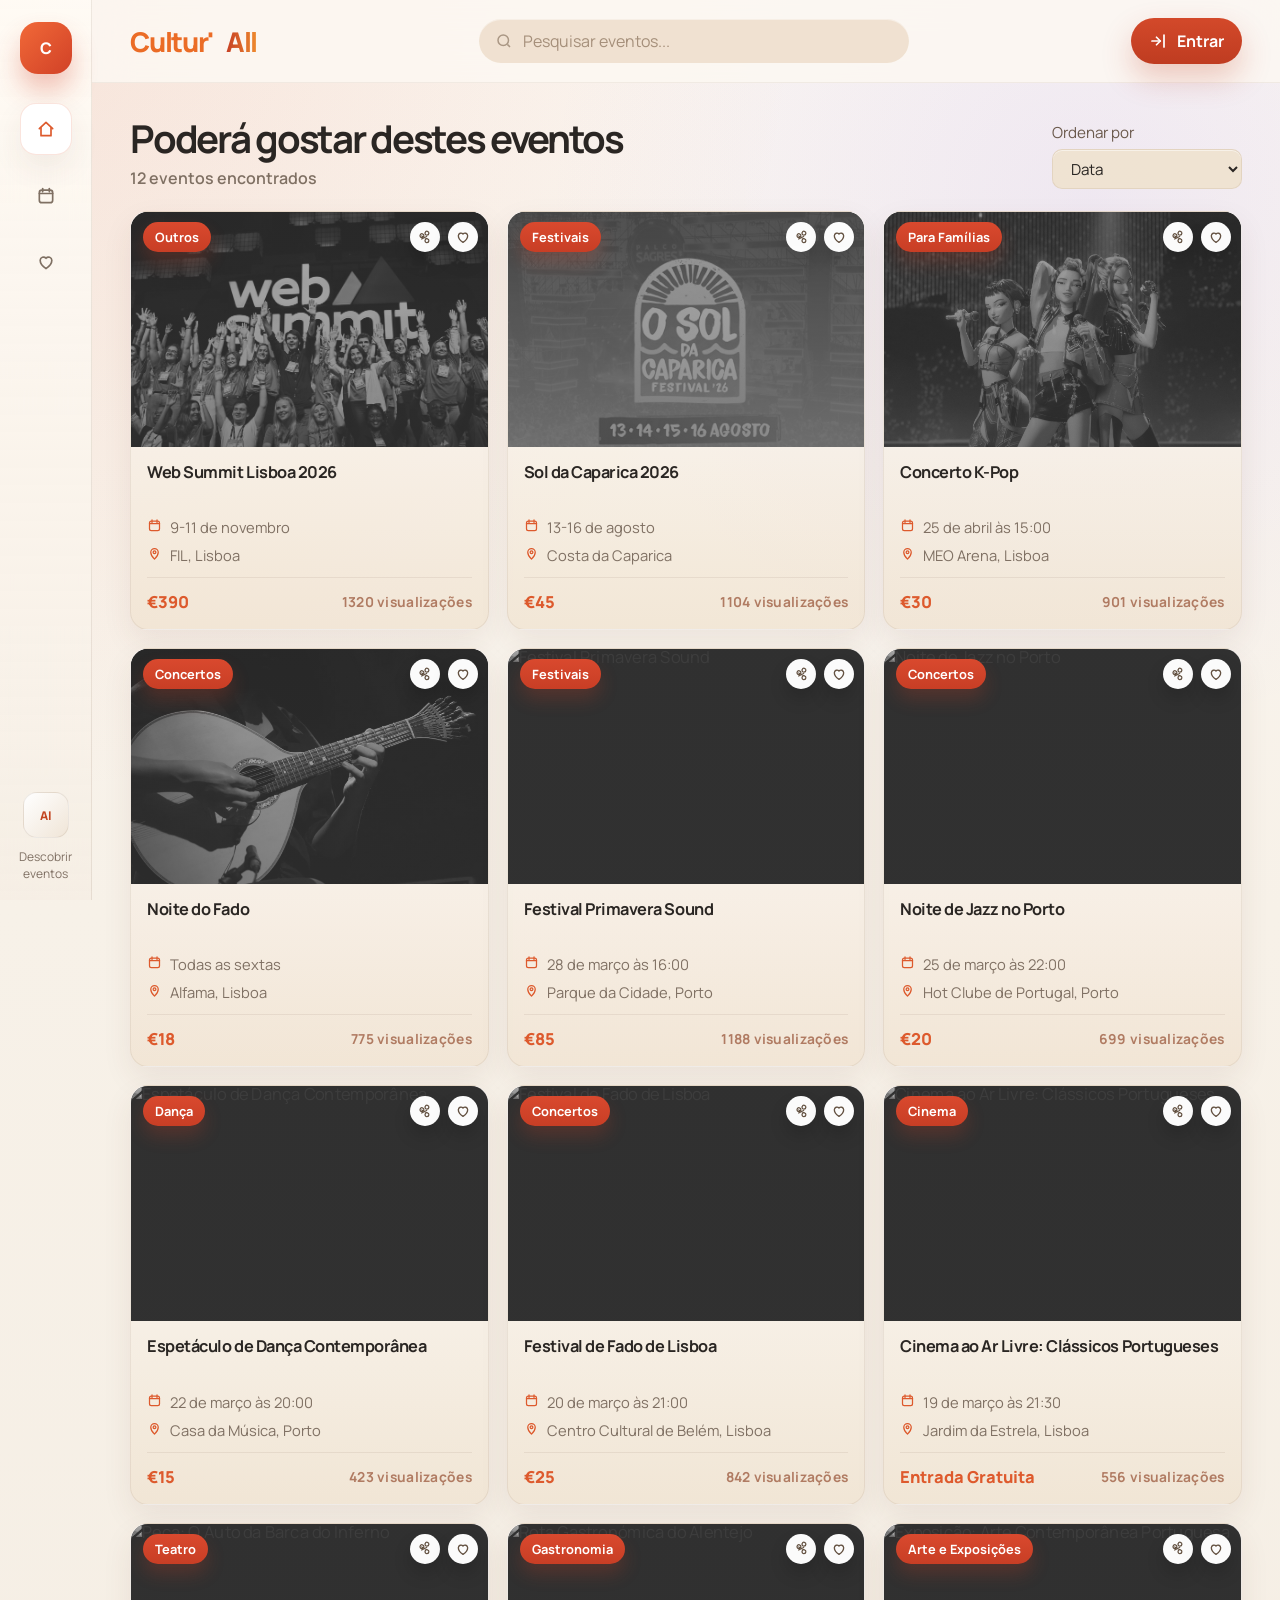
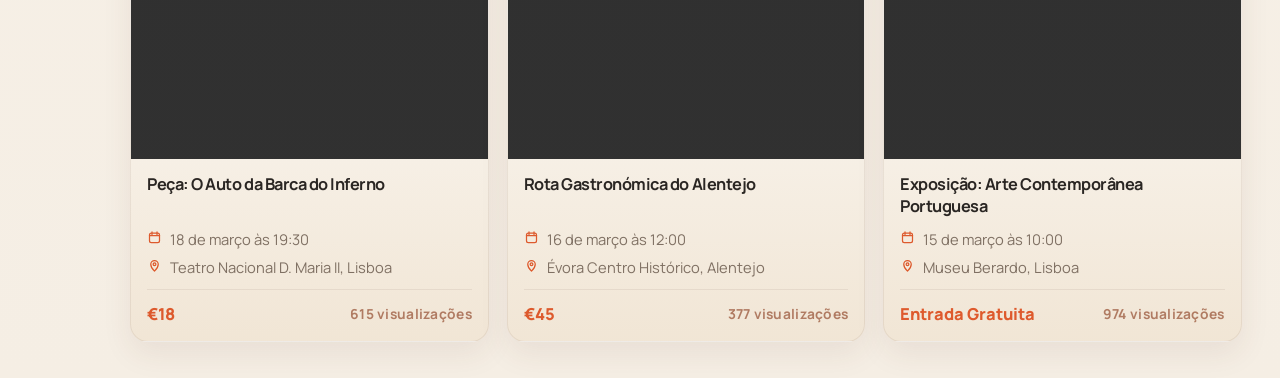
==== commit 49c67122: "beta 1.3" ====
--- a/index.html
+++ b/index.html
@@ -57,121 +57,9 @@
 
       <section class="home-view" id="homeView">
         <div class="page">
-          <div class="hero-panel">
-            <div class="filters-shell" id="filtersShell">
-              <button class="filters-toggle-btn" id="filtersToggleBtn" type="button" aria-expanded="false" aria-controls="filtersGrid">
-                <svg viewBox="0 0 24 24"><path d="M4 6h16"></path><path d="M7 12h10"></path><path d="M10 18h4"></path></svg>
-                Filtros
-              </button>
-              <div class="filters-backdrop" id="filtersBackdrop" hidden></div>
-              <div class="filters-grid" id="filtersGrid" aria-label="Filtros de eventos">
-              <div class="filter-group date-filter-group">
-                <label for="categoryFilter">
-                  <svg viewBox="0 0 24 24"><path d="M4 6h16"></path><path d="M6 6l4 6-4 6"></path></svg>
-                  Categoria
-                </label>
-                <select id="categoryFilter">
-                  <option value="Todos">Todos</option>
-                  <option value="Arte e Exposições">Arte e Exposições</option>
-                  <option value="Bem Estar">Bem Estar</option>
-                  <option value="Cinema">Cinema</option>
-                  <option value="Comédia">Comédia</option>
-                  <option value="Concertos">Concertos</option>
-                  <option value="Dança">Dança</option>
-                  <option value="Festivais">Festivais</option>
-                  <option value="Gastronomia">Gastronomia</option>
-                  <option value="Literatura">Literatura</option>
-                  <option value="Mercados e Feiras">Mercados e Feiras</option>
-                  <option value="Moda">Moda</option>
-                  <option value="Outros">Outros</option>
-                  <option value="Para Famílias">Para Famílias</option>
-                  <option value="Teatro">Teatro</option>
-                </select>
-              </div>
-
-              <div class="filter-group date-filter-group">
-                <label for="dateFilter">
-                  <svg viewBox="0 0 24 24"><rect x="4" y="5" width="16" height="15" rx="3"></rect><path d="M8 3v4"></path><path d="M16 3v4"></path><path d="M4 9h16"></path></svg>
-                  Data
-                </label>
-                <select id="dateFilter">
-                  <option value="Todos">Todos</option>
-                  <option value="Hoje">Hoje</option>
-                  <option value="Esta semana">Esta semana</option>
-                  <option value="Este mês">Este mês</option>
-                  <option value="Passados">Passados</option>
-                  <option value="Periódicos">Periódicos</option>
-                  <option value="Escolher data">Escolher data</option>
-                </select>
-                <div class="date-custom-controls" id="dateCustomControls" hidden aria-hidden="true">
-                  <label for="datePickerInput">Escolhe a data</label>
-                  <div class="date-picker-row">
-                    <input id="datePickerInput" class="date-picker-input" type="date" />
-                    <button id="openDatePickerBtn" class="date-picker-trigger-btn" type="button" aria-label="Abrir calendário">
-                      <svg viewBox="0 0 24 24"><rect x="4" y="5" width="16" height="15" rx="3"></rect><path d="M8 3v4"></path><path d="M16 3v4"></path><path d="M4 9h16"></path></svg>
-                    </button>
-                  </div>
-                  <button id="applyDateBtn" class="apply-date-btn" type="button">Aplicar</button>
-                </div>
-              </div>
-
-              <div class="filter-group">
-                <label for="locationFilter">
-                  <svg viewBox="0 0 24 24"><path d="M12 21s6-5.5 6-11a6 6 0 0 0-12 0c0 5.5 6 11 6 11Z"></path><circle cx="12" cy="10" r="2.2"></circle></svg>
-                  Localização
-                </label>
-                <select id="locationFilter">
-                  <option value="Todos">Todos</option>
-                  <option value="Aveiro">Aveiro</option>
-                  <option value="Beja">Beja</option>
-                  <option value="Braga">Braga</option>
-                  <option value="Bragança">Bragança</option>
-                  <option value="Castelo Branco">Castelo Branco</option>
-                  <option value="Chaves">Chaves</option>
-                  <option value="Coimbra">Coimbra</option>
-                  <option value="Covilhã">Covilhã</option>
-                  <option value="Évora">Évora</option>
-                  <option value="Faro">Faro</option>
-                  <option value="Figueira da Foz">Figueira da Foz</option>
-                  <option value="Funchal">Funchal</option>
-                  <option value="Guarda">Guarda</option>
-                  <option value="Guimarães">Guimarães</option>
-                  <option value="Lagos">Lagos</option>
-                  <option value="Leiria">Leiria</option>
-                  <option value="Lisboa">Lisboa</option>
-                  <option value="Loures">Loures</option>
-                  <option value="Maia">Maia</option>
-                  <option value="Oeiras">Oeiras</option>
-                  <option value="Ponta Delgada">Ponta Delgada</option>
-                  <option value="Porto">Porto</option>
-                  <option value="Santarém">Santarém</option>
-                  <option value="Setúbal">Setúbal</option>
-                  <option value="Tavira">Tavira</option>
-                  <option value="Viana do Castelo">Viana do Castelo</option>
-                  <option value="Vila Nova de Gaia">Vila Nova de Gaia</option>
-                  <option value="Vila Real">Vila Real</option>
-                  <option value="Viseu">Viseu</option>
-                </select>
-              </div>
-
-              <div class="filter-group">
-                <label for="priceFilter">
-                  <svg viewBox="0 0 24 24"><path d="M12 2v20"></path><path d="M17 6.5c0-2-2.2-3.5-5-3.5S7 4.6 7 6.7c0 4.2 10 2.3 10 6.4 0 2.2-2 3.9-5 3.9s-5-1.4-5-3.9"></path></svg>
-                  Preço
-                </label>
-                <select id="priceFilter">
-                  <option value="Todos">Todos</option>
-                  <option value="Gratuito">Gratuito</option>
-                  <option value="Pago">Pago</option>
-                </select>
-              </div>
-              </div>
-            </div>
-          </div>
-
           <section class="section-head" id="eventos">
             <div>
-              <h1 id="sectionTitle">Mais Populares</h1>
+              <h1 id="sectionTitle">Poderá gostar destes eventos</h1>
               <p><span id="resultsCount">0</span> <span id="resultsLabel">eventos encontrados</span></p>
             </div>
             <div class="section-head-actions">
@@ -180,7 +68,7 @@
                 <select id="sortFilter" aria-label="Ordenar eventos">
                   <option value="views">Visualizações</option>
                   <option value="proximity">Proximidade</option>
-                  <option value="date">Data</option>
+                  <option value="date" selected>Data</option>
                 </select>
               </label>
             </div>
--- a/styles.css
+++ b/styles.css
@@ -565,6 +565,14 @@
   pointer-events: none;
 }
 
+.event-card.is-past .event-media::after {
+  background: linear-gradient(180deg, rgba(120, 120, 120, 0.3), rgba(80, 80, 80, 0.5));
+}
+
+.event-card.is-past .event-media img {
+  filter: grayscale(1) contrast(0.95) brightness(0.82);
+}
+
 .event-pill,
 .favorite-btn,
 .share-btn {
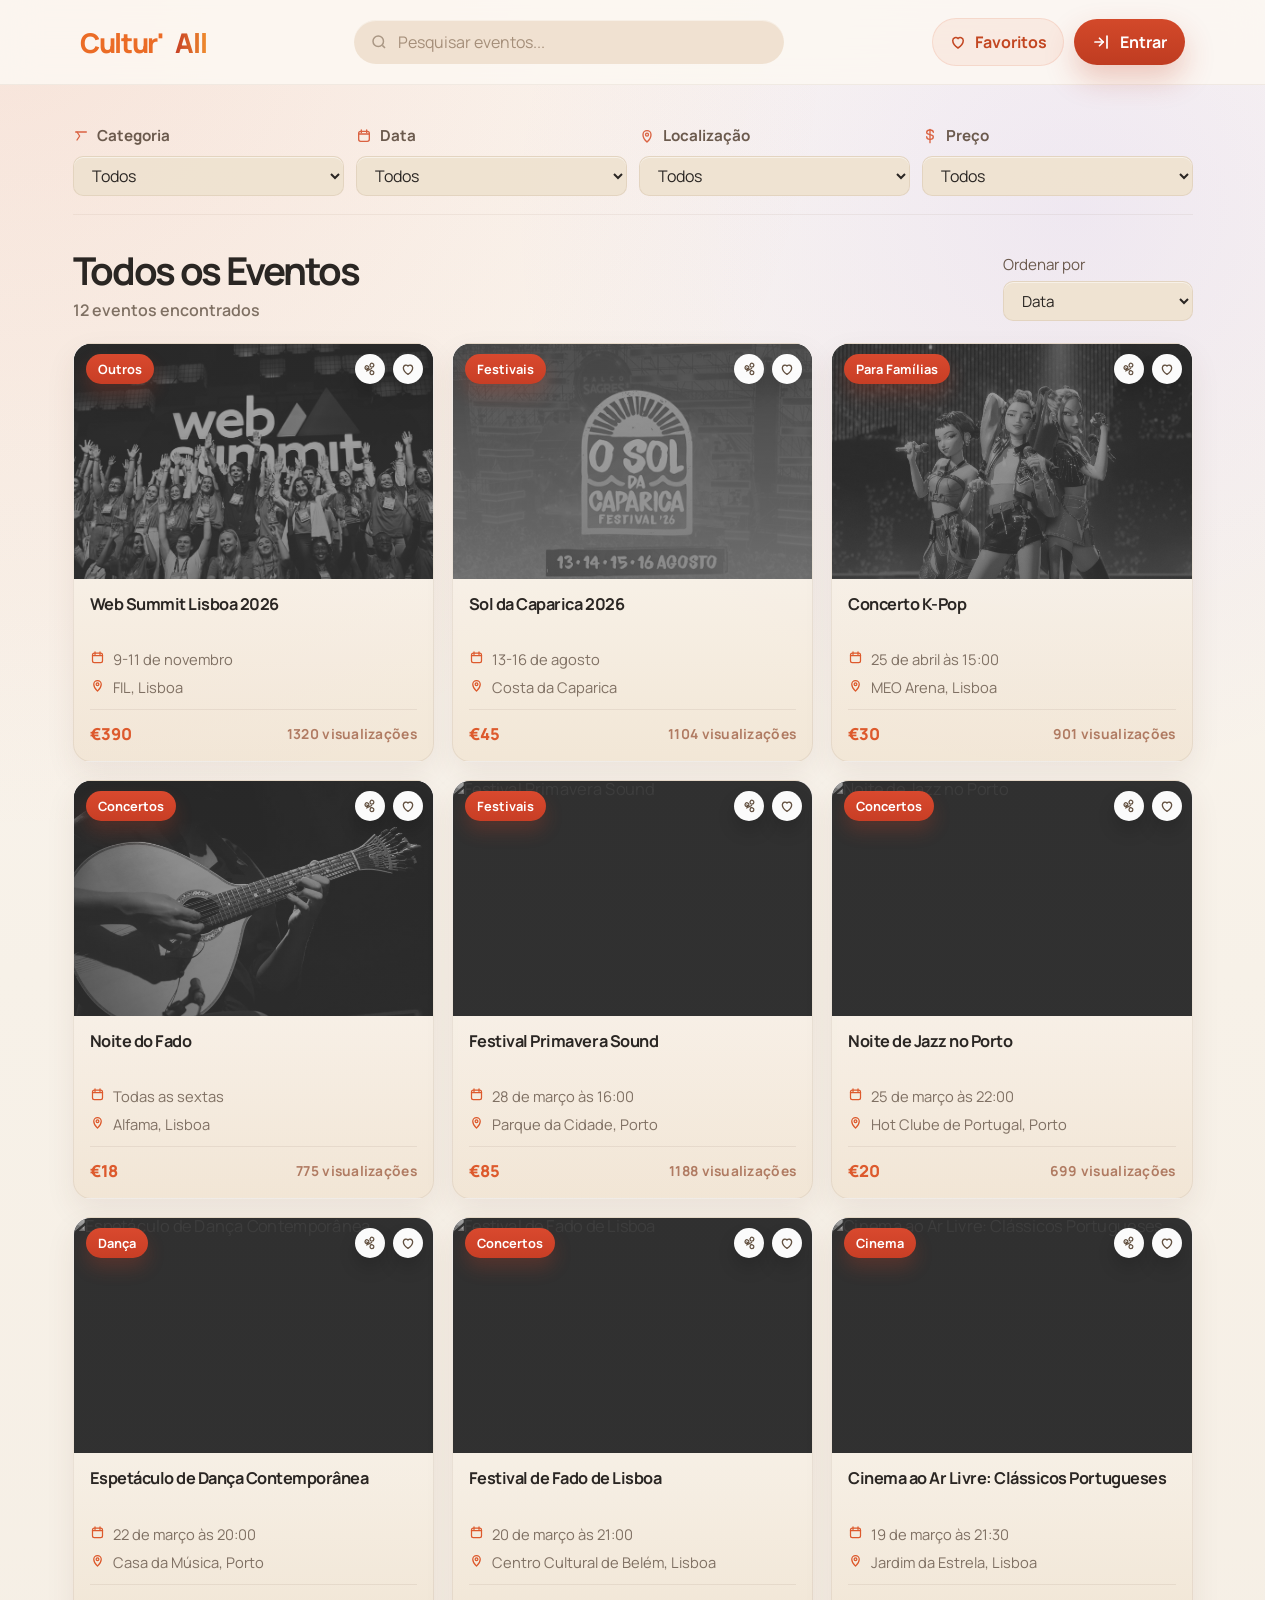
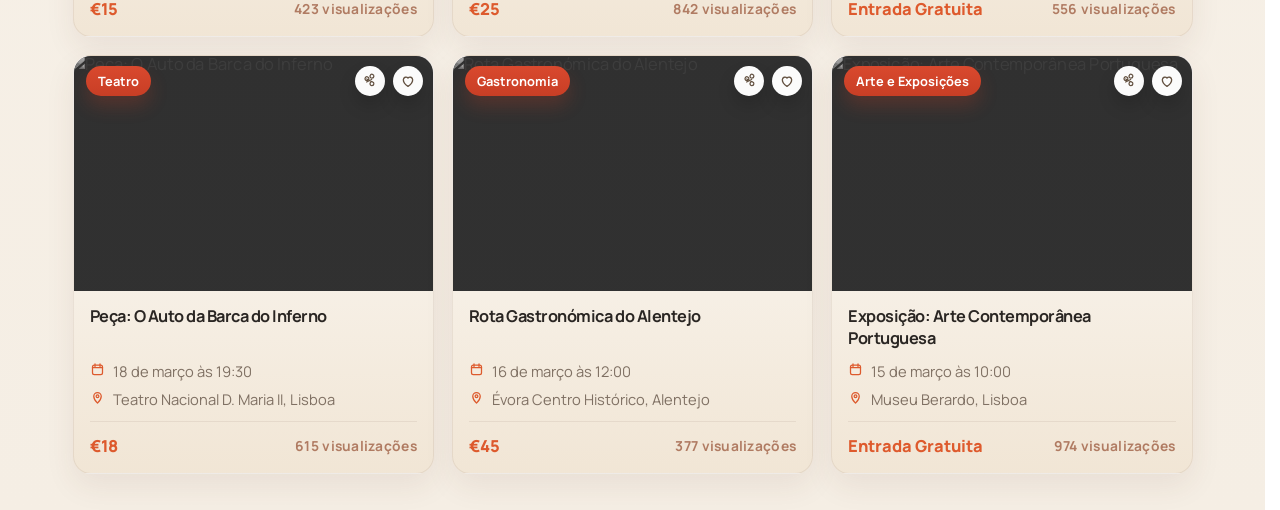
==== commit b6c414f6: "beta v1.3" ====
--- a/index.html
+++ b/index.html
@@ -13,27 +13,6 @@
 </head>
 <body data-page="home">
   <div class="app-shell">
-    <aside class="sidebar" aria-label="Menu lateral">
-      <a class="brand-mark" href="profile.html" aria-label="Perfil">
-        C
-      </a>
-      <nav class="side-nav">
-        <a class="side-link active" href="#inicio" aria-label="Início">
-          <svg viewBox="0 0 24 24"><path d="M4 11.5 12 4l8 7.5"></path><path d="M6 10.5V20h12v-9.5"></path></svg>
-        </a>
-        <a class="side-link" href="events.html" aria-label="Eventos disponíveis">
-          <svg viewBox="0 0 24 24"><rect x="4" y="5" width="16" height="15" rx="3"></rect><path d="M8 3v4"></path><path d="M16 3v4"></path><path d="M4 9h16"></path></svg>
-        </a>
-        <a class="side-link" href="favorites.html" aria-label="Favoritos">
-          <svg viewBox="0 0 24 24"><path d="M12 20s-7-4.6-7-10a4 4 0 0 1 7-2.5A4 4 0 0 1 19 10c0 5.4-7 10-7 10Z"></path></svg>
-        </a>
-      </nav>
-      <div class="sidebar-footer">
-        <div class="sidebar-badge">AI</div>
-        <span>Descobrir<br />eventos</span>
-      </div>
-    </aside>
-
     <main class="content" id="inicio">
       <header class="topbar">
         <a class="topbar-brand" href="index.html" aria-label="Cultur'All início">
@@ -47,6 +26,10 @@
 
         <div class="topbar-actions">
           <span class="account-chip" id="accountChip" hidden></span>
+          <a class="favorites-btn" href="favorites.html" aria-label="Favoritos">
+            <svg viewBox="0 0 24 24"><path d="M12 20s-7-4.6-7-10a4 4 0 0 1 7-2.5A4 4 0 0 1 19 10c0 5.4-7 10-7 10Z"></path></svg>
+            Favoritos
+          </a>
           <a class="login-btn" id="loginToggleBtn" href="login.html">
             <svg viewBox="0 0 24 24"><path d="M10 17l5-5-5-5"></path><path d="M15 12H4"></path><path d="M20 4v16"></path></svg>
             Entrar
@@ -57,9 +40,111 @@
 
       <section class="home-view" id="homeView">
         <div class="page">
+          <div class="hero-panel">
+            <div class="filters-shell" id="filtersShell">
+              <button class="filters-toggle-btn" id="filtersToggleBtn" type="button" aria-expanded="false" aria-controls="filtersGrid">
+                <svg viewBox="0 0 24 24"><path d="M4 6h16"></path><path d="M7 12h10"></path><path d="M10 18h4"></path></svg>
+                Filtros
+              </button>
+              <div class="filters-backdrop" id="filtersBackdrop" hidden></div>
+              <div class="filters-grid" id="filtersGrid" aria-label="Filtros de eventos">
+              <div class="filter-group">
+                <label for="categoryFilter">
+                  <svg viewBox="0 0 24 24"><path d="M4 6h16"></path><path d="M6 6l4 6-4 6"></path></svg>
+                  Categoria
+                </label>
+                <select id="categoryFilter">
+                  <option value="Todos">Todos</option>
+                  <option value="Arte e Exposições">Arte e Exposições</option>
+                  <option value="Bem Estar">Bem Estar</option>
+                  <option value="Cinema">Cinema</option>
+                  <option value="Comédia">Comédia</option>
+                  <option value="Concertos">Concertos</option>
+                  <option value="Dança">Dança</option>
+                  <option value="Festivais">Festivais</option>
+                  <option value="Gastronomia">Gastronomia</option>
+                  <option value="Literatura">Literatura</option>
+                  <option value="Mercados e Feiras">Mercados e Feiras</option>
+                  <option value="Moda">Moda</option>
+                  <option value="Outros">Outros</option>
+                  <option value="Para Famílias">Para Famílias</option>
+                  <option value="Teatro">Teatro</option>
+                </select>
+              </div>
+
+              <div class="filter-group date-filter-group">
+                <label for="dateFilter">
+                  <svg viewBox="0 0 24 24"><rect x="4" y="5" width="16" height="15" rx="3"></rect><path d="M8 3v4"></path><path d="M16 3v4"></path><path d="M4 9h16"></path></svg>
+                  Data
+                </label>
+                <select id="dateFilter">
+                  <option value="Todos">Todos</option>
+                  <option value="Hoje">Hoje</option>
+                  <option value="Esta semana">Esta semana</option>
+                  <option value="Este mês">Este mês</option>
+                  <option value="Passados">Passados</option>
+                  <option value="Periódicos">Periódicos</option>
+                  <option value="Escolher data">Escolher data</option>
+                </select>
+                <div class="date-custom-controls" id="dateCustomControls" hidden aria-hidden="true">
+                  <label for="datePickerInput">Escolhe a data</label>
+                  <div class="date-picker-row">
+                    <input id="datePickerInput" class="date-picker-input" type="date" />
+                    <button id="openDatePickerBtn" class="date-picker-trigger-btn" type="button" aria-label="Abrir calendário">
+                      <svg viewBox="0 0 24 24"><rect x="4" y="5" width="16" height="15" rx="3"></rect><path d="M8 3v4"></path><path d="M16 3v4"></path><path d="M4 9h16"></path></svg>
+                    </button>
+                  </div>
+                  <button id="applyDateBtn" class="apply-date-btn" type="button">Aplicar</button>
+                </div>
+              </div>
+
+              <div class="filter-group">
+                <label for="locationFilter">
+                  <svg viewBox="0 0 24 24"><path d="M12 21s6-5.5 6-11a6 6 0 0 0-12 0c0 5.5 6 11 6 11Z"></path><circle cx="12" cy="10" r="2.2"></circle></svg>
+                  Localização
+                </label>
+                <select id="locationFilter">
+                  <option value="Todos">Todos</option>
+                  <option value="Aveiro">Aveiro</option>
+                  <option value="Beja">Beja</option>
+                  <option value="Braga">Braga</option>
+                  <option value="Bragança">Bragança</option>
+                  <option value="Castelo Branco">Castelo Branco</option>
+                  <option value="Coimbra">Coimbra</option>
+                  <option value="Évora">Évora</option>
+                  <option value="Faro">Faro</option>
+                  <option value="Guarda">Guarda</option>
+                  <option value="Leiria">Leiria</option>
+                  <option value="Lisboa">Lisboa</option>
+                  <option value="Portalegre">Portalegre</option>
+                  <option value="Porto">Porto</option>
+                  <option value="Santarém">Santarém</option>
+                  <option value="Setúbal">Setúbal</option>
+                  <option value="Viana do Castelo">Viana do Castelo</option>
+                  <option value="Vila Real">Vila Real</option>
+                  <option value="Viseu">Viseu</option>
+                  <option value="Outros">Outros</option>
+                </select>
+              </div>
+
+              <div class="filter-group">
+                <label for="priceFilter">
+                  <svg viewBox="0 0 24 24"><path d="M12 2v20"></path><path d="M17 6.5c0-2-2.2-3.5-5-3.5S7 4.6 7 6.7c0 4.2 10 2.3 10 6.4 0 2.2-2 3.9-5 3.9s-5-1.4-5-3.9"></path></svg>
+                  Preço
+                </label>
+                <select id="priceFilter">
+                  <option value="Todos">Todos</option>
+                  <option value="Gratuito">Gratuito</option>
+                  <option value="Pago">Pago</option>
+                </select>
+              </div>
+              </div>
+            </div>
+          </div>
+
           <section class="section-head" id="eventos">
             <div>
-              <h1 id="sectionTitle">Poderá gostar destes eventos</h1>
+              <h1 id="sectionTitle">Todos os Eventos</h1>
               <p><span id="resultsCount">0</span> <span id="resultsLabel">eventos encontrados</span></p>
             </div>
             <div class="section-head-actions">
@@ -88,10 +173,6 @@
       <svg viewBox="0 0 24 24"><path d="M4 11.5 12 4l8 7.5"></path><path d="M6 10.5V20h12v-9.5"></path></svg>
       Início
     </a>
-    <a href="events.html">
-      <svg viewBox="0 0 24 24"><rect x="4" y="5" width="16" height="15" rx="3"></rect><path d="M8 3v4"></path><path d="M16 3v4"></path><path d="M4 9h16"></path></svg>
-      Eventos
-    </a>
     <a href="favorites.html">
       <svg viewBox="0 0 24 24"><path d="M12 20s-7-4.6-7-10a4 4 0 0 1 7-2.5A4 4 0 0 1 19 10c0 5.4-7 10-7 10Z"></path></svg>
       Favoritos
--- a/styles.css
+++ b/styles.css
@@ -23,6 +23,7 @@
 
 html {
   scroll-behavior: smooth;
+  scrollbar-gutter: stable;
 }
 
 body {
@@ -50,114 +51,30 @@
 
 .app-shell {
   min-height: 100vh;
-  display: grid;
-  grid-template-columns: var(--sidebar-width) 1fr;
+  display: block;
 }
 
 .sidebar {
-  position: sticky;
-  top: 0;
-  height: 100vh;
-  padding: 22px 16px 18px;
-  display: flex;
-  flex-direction: column;
-  align-items: center;
-  gap: 22px;
-  background: linear-gradient(180deg, rgba(255, 252, 246, 0.92), rgba(245, 237, 227, 0.72));
-  border-right: 1px solid var(--line);
-  backdrop-filter: blur(18px);
-  z-index: 20;
-}
-
-.brand-mark {
-  width: 52px;
-  height: 52px;
-  display: grid;
-  place-items: center;
-  border-radius: 18px;
-  background: linear-gradient(135deg, #f16938, #d14127);
-  color: #fff;
-  font-weight: 800;
-  letter-spacing: -0.04em;
-  box-shadow: 0 16px 26px rgba(209, 65, 39, 0.3);
-}
-
-.side-nav {
-  display: flex;
-  flex-direction: column;
-  gap: 14px;
-  width: 100%;
-  align-items: center;
-  margin-top: 8px;
-}
-
-.side-link {
-  width: 52px;
-  height: 52px;
-  display: grid;
-  place-items: center;
-  border-radius: 16px;
-  color: var(--muted);
-  border: 1px solid transparent;
-  transition: 180ms ease;
-}
-
-.side-link svg {
-  width: 20px;
-  height: 20px;
-  stroke: currentColor;
-  fill: none;
-  stroke-width: 2;
-  stroke-linecap: round;
-  stroke-linejoin: round;
-}
-
-.side-link:hover,
-.side-link.active {
-  background: #fff;
-  color: var(--brand);
-  border-color: rgba(221, 90, 45, 0.16);
-  box-shadow: var(--shadow-soft);
-  transform: translateY(-1px);
-}
-
-.sidebar-footer {
-  margin-top: auto;
-  display: flex;
-  flex-direction: column;
-  align-items: center;
-  gap: 10px;
-  color: var(--muted);
-  font-size: 12px;
-  text-align: center;
-}
-
-.sidebar-badge {
-  width: 46px;
-  height: 46px;
-  border-radius: 14px;
-  background: linear-gradient(135deg, #fff, #f0e5d7);
-  display: grid;
-  place-items: center;
-  border: 1px solid var(--line);
-  font-weight: 800;
-  color: var(--brand-dark);
+  display: none;
 }
 
 .content {
   min-width: 0;
+  width: 100%;
 }
 
 .topbar {
   position: sticky;
   top: 0;
   z-index: 15;
+  width: 100%;
+  margin: 0;
   display: grid;
   grid-template-columns: auto minmax(280px, 1fr) auto;
   gap: 24px;
   align-items: center;
   min-height: var(--topbar-height);
-  padding: 18px clamp(22px, 3vw, 42px);
+  padding: 18px max(24px, calc((100vw - 1120px) / 2));
   background: rgba(252, 248, 242, 0.88);
   backdrop-filter: blur(18px);
   border-bottom: 1px solid rgba(114, 90, 67, 0.08);
@@ -224,7 +141,34 @@
 .topbar-actions {
   display: inline-flex;
   align-items: center;
-  gap: 12px;
+  gap: 10px;
+}
+
+.favorites-btn {
+  display: inline-flex;
+  align-items: center;
+  gap: 8px;
+  border-radius: 999px;
+  padding: 12px 16px;
+  background: rgba(221, 90, 45, 0.08);
+  color: var(--brand-dark);
+  font-weight: 700;
+  border: 1px solid rgba(221, 90, 45, 0.12);
+}
+
+.favorites-btn.active,
+.favorites-btn:hover {
+  background: rgba(221, 90, 45, 0.14);
+}
+
+.favorites-btn svg {
+  width: 18px;
+  height: 18px;
+  stroke: currentColor;
+  fill: none;
+  stroke-width: 2;
+  stroke-linecap: round;
+  stroke-linejoin: round;
 }
 
 .account-chip {
@@ -269,7 +213,9 @@
 }
 
 .page {
-  padding: 0 clamp(22px, 3vw, 42px) 36px;
+  width: min(1120px, calc(100% - 48px));
+  margin: 0 auto;
+  padding: 0 0 36px;
 }
 
 .hero-panel {
@@ -573,6 +519,227 @@
   filter: grayscale(1) contrast(0.95) brightness(0.82);
 }
 
+.event-card[data-event-link] {
+  cursor: pointer;
+}
+
+.event-card[data-event-link]:focus-visible {
+  outline: 2px solid var(--brand);
+  outline-offset: 3px;
+}
+
+.event-detail-page {
+  min-height: 100vh;
+  background: var(--bg);
+}
+
+.event-detail-topbar {
+  position: sticky;
+  top: 0;
+  z-index: 20;
+}
+
+.event-detail-main {
+  padding-bottom: 48px;
+}
+
+.event-detail-back-row {
+  width: min(1120px, calc(100% - 48px));
+  margin: 18px auto 14px;
+  padding: 0;
+}
+
+.event-detail-back-link {
+  display: inline-flex;
+  align-items: center;
+  gap: 10px;
+  color: var(--text);
+  text-decoration: none;
+  font-weight: 600;
+}
+
+.event-detail-back-link svg {
+  width: 18px;
+  height: 18px;
+  stroke: currentColor;
+  fill: none;
+  stroke-width: 2;
+  stroke-linecap: round;
+  stroke-linejoin: round;
+}
+
+.event-detail-hero {
+  position: relative;
+  min-height: 410px;
+  display: flex;
+  align-items: flex-end;
+  width: 100%;
+  margin: 0;
+  padding: 32px 0 36px;
+  overflow: hidden;
+  background: #111;
+  border-radius: 0;
+}
+
+.event-detail-hero-inner {
+  position: relative;
+  z-index: 1;
+  width: min(1120px, calc(100% - 48px));
+  margin: 0 auto;
+  padding-bottom: 0;
+}
+
+.event-detail-hero img {
+  position: absolute;
+  inset: 0;
+  width: 100%;
+  height: 100%;
+  object-fit: cover;
+  filter: saturate(0.95);
+}
+
+.event-detail-hero-overlay {
+  position: absolute;
+  inset: 0;
+  background: linear-gradient(180deg, rgba(0, 0, 0, 0.1) 0%, rgba(0, 0, 0, 0.32) 55%, rgba(0, 0, 0, 0.72) 100%);
+}
+
+.event-detail-hero .event-pill,
+.event-detail-hero h1 {
+  position: relative;
+  z-index: 1;
+}
+
+.event-detail-hero h1 {
+  margin: 0;
+  color: #fff;
+  font-size: clamp(2rem, 4vw, 3.4rem);
+  line-height: 1.05;
+  letter-spacing: -0.04em;
+  max-width: 14ch;
+}
+
+.event-detail-content {
+  display: grid;
+  grid-template-columns: minmax(0, 2fr) minmax(320px, 1fr);
+  gap: 18px;
+  width: min(1120px, calc(100% - 48px));
+  margin: 28px auto 0;
+  position: relative;
+  z-index: 2;
+}
+
+.event-detail-card {
+  background: #f0e4d4;
+  border-radius: 18px;
+  padding: 22px 24px;
+  box-shadow: 0 18px 40px rgba(84, 57, 38, 0.08);
+}
+
+.event-detail-card h2 {
+  margin: 0 0 16px;
+  font-size: 1.15rem;
+}
+
+.event-detail-about p {
+  margin: 0;
+  color: var(--muted);
+  line-height: 1.7;
+}
+
+.event-detail-info {
+  display: flex;
+  flex-direction: column;
+  gap: 16px;
+}
+
+.event-detail-info-row {
+  display: grid;
+  gap: 6px;
+}
+
+.event-detail-info-label {
+  color: var(--muted);
+  font-size: 0.86rem;
+}
+
+.event-detail-price.free {
+  color: var(--brand);
+}
+
+.event-detail-action {
+  display: inline-flex;
+  align-items: center;
+  justify-content: center;
+  min-height: 48px;
+  border-radius: 999px;
+  border: 0;
+  font-weight: 700;
+  text-decoration: none;
+  cursor: pointer;
+}
+
+.event-detail-action.primary {
+  background: var(--brand);
+  color: #fff;
+}
+
+.event-detail-action.secondary {
+  background: #efaf2f;
+  color: #fff;
+}
+
+.event-detail-related {
+  width: min(1120px, calc(100% - 48px));
+  margin: 56px auto 0;
+}
+
+.event-detail-related h2 {
+  margin: 0 0 18px;
+  font-size: 1.9rem;
+  letter-spacing: -0.04em;
+}
+
+.event-detail-related-grid {
+  grid-template-columns: repeat(3, minmax(0, 1fr));
+}
+
+@media (max-width: 1024px) {
+  .event-detail-content {
+    grid-template-columns: 1fr;
+  }
+
+  .event-detail-related-grid {
+    grid-template-columns: repeat(2, minmax(0, 1fr));
+  }
+}
+
+@media (max-width: 720px) {
+  .event-detail-hero {
+    min-height: 320px;
+    width: 100%;
+    padding: 24px 0;
+  }
+
+  .event-detail-hero-inner {
+    width: min(100% - 28px, 1120px);
+  }
+
+  .event-detail-content,
+  .event-detail-related,
+  .event-detail-back-row {
+    width: min(100% - 28px, 1120px);
+  }
+
+  .event-detail-back-row {
+    margin: 14px auto 12px;
+  }
+
+  .event-detail-related-grid {
+    grid-template-columns: 1fr;
+  }
+}
+
 .event-pill,
 .favorite-btn,
 .share-btn {
@@ -1414,6 +1581,10 @@
     grid-template-columns: minmax(0, 1fr) auto;
     gap: 14px;
     padding-bottom: 14px;
+  }
+
+  .favorites-btn {
+    display: none;
   }
 
   .topbar-brand {
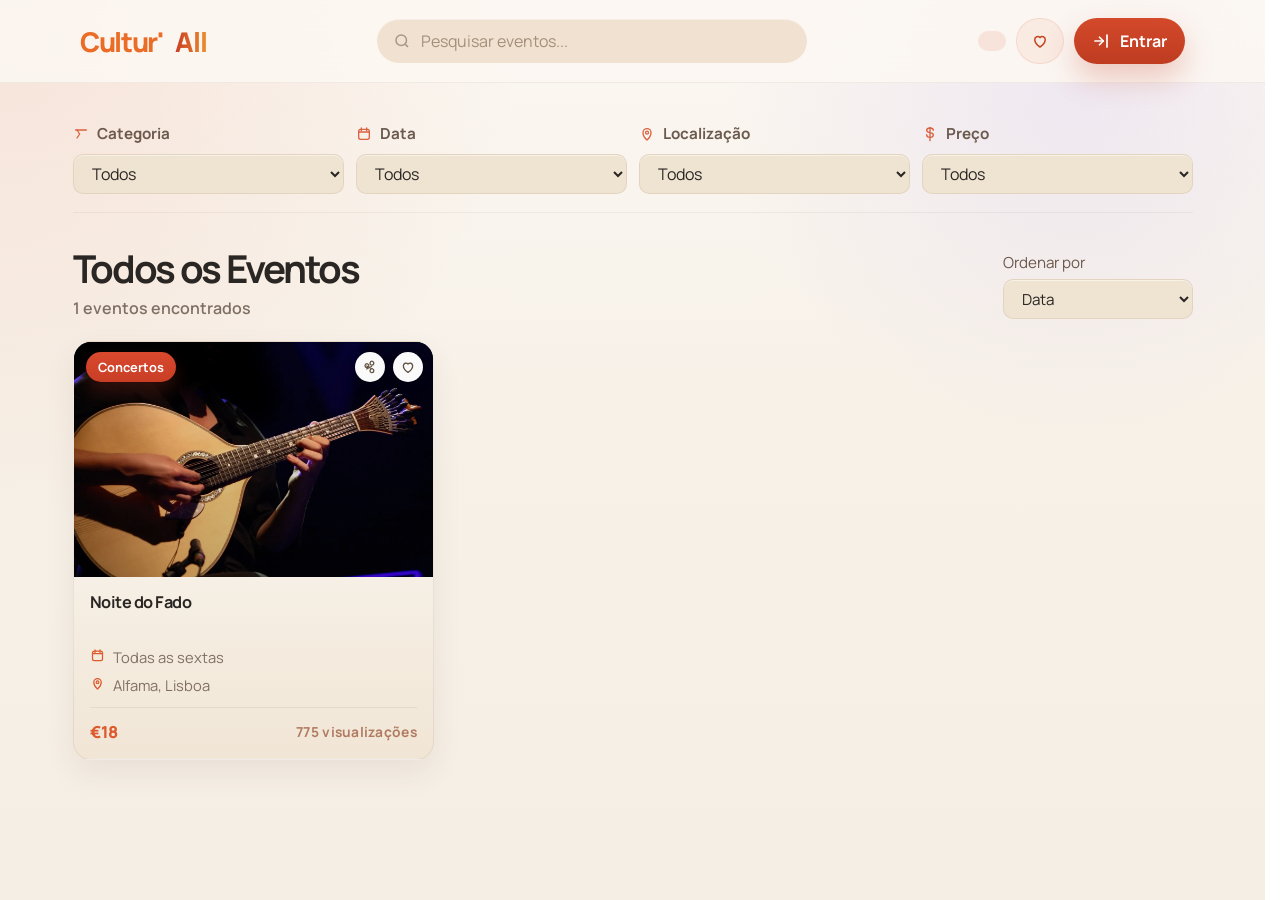
==== commit 3c207f84: "beta v1.4" ====
--- a/index.html
+++ b/index.html
@@ -25,10 +25,9 @@
         </div>
 
         <div class="topbar-actions">
-          <span class="account-chip" id="accountChip" hidden></span>
+          <a class="account-chip" id="accountChip" href="profile.html" hidden></a>
           <a class="favorites-btn" href="favorites.html" aria-label="Favoritos">
             <svg viewBox="0 0 24 24"><path d="M12 20s-7-4.6-7-10a4 4 0 0 1 7-2.5A4 4 0 0 1 19 10c0 5.4-7 10-7 10Z"></path></svg>
-            Favoritos
           </a>
           <a class="login-btn" id="loginToggleBtn" href="login.html">
             <svg viewBox="0 0 24 24"><path d="M10 17l5-5-5-5"></path><path d="M15 12H4"></path><path d="M20 4v16"></path></svg>
@@ -67,7 +66,7 @@
                   <option value="Mercados e Feiras">Mercados e Feiras</option>
                   <option value="Moda">Moda</option>
                   <option value="Outros">Outros</option>
-                  <option value="Para Famílias">Para Famílias</option>
+                  <option value="Família">Família</option>
                   <option value="Teatro">Teatro</option>
                 </select>
               </div>
--- a/styles.css
+++ b/styles.css
@@ -147,9 +147,12 @@
 .favorites-btn {
   display: inline-flex;
   align-items: center;
-  gap: 8px;
+  justify-content: center;
+  gap: 0;
   border-radius: 999px;
-  padding: 12px 16px;
+  min-width: 46px;
+  height: 46px;
+  padding: 0 14px;
   background: rgba(221, 90, 45, 0.08);
   color: var(--brand-dark);
   font-weight: 700;
@@ -172,6 +175,8 @@
 }
 
 .account-chip {
+  display: inline-flex;
+  align-items: center;
   padding: 10px 14px;
   border-radius: 999px;
   background: rgba(221, 90, 45, 0.12);
@@ -179,6 +184,14 @@
   font-size: 0.86rem;
   font-weight: 700;
   white-space: nowrap;
+  text-decoration: none;
+  cursor: pointer;
+  transition: background 180ms ease, transform 180ms ease;
+}
+
+.account-chip:hover {
+  background: rgba(221, 90, 45, 0.18);
+  transform: translateY(-1px);
 }
 
 .login-btn {
@@ -199,6 +212,25 @@
 .login-btn:hover {
   transform: translateY(-1px);
   box-shadow: 0 18px 34px rgba(191, 60, 33, 0.3);
+}
+
+.create-account-btn {
+  display: inline-flex;
+  align-items: center;
+  justify-content: center;
+  width: 100%;
+  min-height: 46px;
+  margin-top: 12px;
+  border: 1px solid rgba(221, 90, 45, 0.16);
+  border-radius: 12px;
+  background: rgba(221, 90, 45, 0.08);
+  color: var(--brand-dark);
+  font-weight: 800;
+  cursor: pointer;
+}
+
+.create-account-btn:hover {
+  background: rgba(221, 90, 45, 0.14);
 }
 
 .login-btn svg,
@@ -803,8 +835,8 @@
 }
 
 .favorite-btn.active {
-  background: rgba(221, 90, 45, 0.14);
-  color: var(--brand);
+  background: rgba(255, 255, 255, 0.98);
+  color: #d23a2d;
 }
 
 .favorite-btn svg {
@@ -815,6 +847,10 @@
   stroke-width: 2;
   stroke-linecap: round;
   stroke-linejoin: round;
+}
+
+.favorite-btn.active svg path {
+  fill: currentColor;
 }
 
 .event-body {
@@ -1356,6 +1392,248 @@
   color: #fff;
   font-weight: 800;
   box-shadow: 0 14px 28px rgba(191, 60, 33, 0.24);
+  transition: transform 180ms ease, box-shadow 180ms ease, filter 180ms ease;
+}
+
+.organizer-primary-btn:hover {
+  transform: translateY(-1px);
+  box-shadow: 0 18px 34px rgba(191, 60, 33, 0.28);
+}
+
+.organizer-primary-btn:active {
+  transform: translateY(0) scale(0.98);
+  filter: brightness(0.98);
+}
+
+.organizer-primary-btn:focus-visible {
+  outline: 3px solid rgba(191, 60, 33, 0.25);
+  outline-offset: 3px;
+}
+
+.organizer-create-panel {
+  margin: 18px 0 22px;
+  padding: 22px;
+  border-radius: 22px;
+  border: 1px solid rgba(114, 90, 67, 0.1);
+  background: rgba(255, 255, 255, 0.78);
+  box-shadow: var(--shadow-soft);
+}
+
+.organizer-create-head h2 {
+  margin: 0;
+  font-size: 1.3rem;
+  letter-spacing: -0.04em;
+}
+
+.organizer-create-head p {
+  margin: 6px 0 0;
+  color: var(--muted);
+}
+
+.organizer-create-form {
+  margin-top: 18px;
+  display: grid;
+  grid-template-columns: repeat(2, minmax(0, 1fr));
+  gap: 14px;
+}
+
+.organizer-create-form label {
+  display: grid;
+  gap: 8px;
+  font-size: 0.92rem;
+  font-weight: 700;
+  color: #6b5a4d;
+}
+
+.organizer-create-form input,
+.organizer-create-form select {
+  width: 100%;
+  height: 42px;
+  border: 1px solid rgba(174, 145, 112, 0.18);
+  border-radius: 12px;
+  background: rgba(239, 226, 209, 0.96);
+  color: var(--text);
+  padding: 0 14px;
+  outline: none;
+  box-shadow: inset 0 1px 0 rgba(255, 255, 255, 0.5);
+}
+
+.organizer-create-form input[type="file"] {
+  padding: 10px 12px;
+  height: auto;
+  background: rgba(239, 226, 209, 0.72);
+}
+
+.organizer-create-form input[type="file"]::file-selector-button {
+  margin-right: 12px;
+  border: 0;
+  border-radius: 999px;
+  padding: 8px 12px;
+  background: rgba(201, 65, 43, 0.14);
+  color: var(--brand-dark);
+  font-weight: 800;
+  cursor: pointer;
+}
+
+.organizer-image-field {
+  grid-column: 1 / -1;
+}
+
+.organizer-image-hint {
+  font-weight: 600;
+  color: var(--muted);
+}
+
+.organizer-recurring-field {
+  grid-column: 1 / -1;
+  display: grid;
+  gap: 12px;
+  margin: 0;
+  padding: 16px;
+  border: 1px solid rgba(174, 145, 112, 0.18);
+  border-radius: 14px;
+  background: rgba(239, 226, 209, 0.62);
+}
+
+.organizer-recurring-field[hidden],
+.organizer-recurring-field.is-hidden {
+  display: none !important;
+}
+
+.organizer-recurring-field legend {
+  padding: 0 4px;
+  font-size: 0.92rem;
+  font-weight: 700;
+  color: #6b5a4d;
+}
+
+.organizer-weekdays {
+  display: grid;
+  grid-template-columns: repeat(7, minmax(0, 1fr));
+  gap: 8px;
+}
+
+.organizer-weekday-chip {
+  position: relative;
+  display: grid;
+  place-items: center;
+  min-height: 42px;
+  border-radius: 12px;
+  border: 1px solid rgba(114, 90, 67, 0.14);
+  background: rgba(255, 255, 255, 0.7);
+  color: var(--text);
+  cursor: pointer;
+  overflow: hidden;
+}
+
+.organizer-weekday-chip input {
+  position: absolute;
+  inset: 0;
+  opacity: 0;
+  cursor: pointer;
+}
+
+.organizer-weekday-chip span {
+  position: relative;
+  z-index: 1;
+  font-weight: 800;
+  font-size: 0.85rem;
+}
+
+.organizer-weekday-chip:has(input:checked) {
+  border-color: rgba(191, 60, 33, 0.28);
+  background: rgba(221, 90, 45, 0.14);
+  color: var(--brand-dark);
+}
+
+.organizer-recurring-time {
+  display: grid;
+  gap: 8px;
+  padding: 12px 14px;
+  border-radius: 14px;
+  border: 1px solid rgba(174, 145, 112, 0.18);
+  background: rgba(255, 255, 255, 0.64);
+  cursor: default;
+  transition: background 180ms ease, border-color 180ms ease, transform 180ms ease;
+}
+
+.organizer-recurring-time:hover {
+  background: rgba(255, 255, 255, 0.82);
+  border-color: rgba(191, 60, 33, 0.22);
+  transform: translateY(-1px);
+}
+
+.organizer-recurring-time-label {
+  font-size: 0.92rem;
+  font-weight: 700;
+  color: #6b5a4d;
+}
+
+.organizer-recurring-time input {
+  cursor: pointer;
+}
+
+.organizer-create-form label:nth-child(1),
+.organizer-create-form label:nth-child(2),
+.organizer-create-form label:nth-child(3),
+.organizer-create-form label:nth-child(4),
+.organizer-create-form label:nth-child(5),
+.organizer-create-form label:nth-child(6),
+.organizer-create-form label:nth-child(7),
+.organizer-create-form label:nth-child(8) {
+  min-width: 0;
+}
+
+.organizer-date-field[hidden],
+.organizer-price-field[hidden] {
+  display: none;
+}
+
+.organizer-create-actions {
+  grid-column: 1 / -1;
+  display: flex;
+  flex-wrap: wrap;
+  gap: 12px;
+  margin-top: 6px;
+}
+
+.organizer-create-submit,
+.organizer-create-cancel {
+  min-height: 44px;
+  padding: 0 16px;
+  border-radius: 12px;
+  font-weight: 800;
+  cursor: pointer;
+}
+
+.organizer-create-submit {
+  border: 0;
+  background: linear-gradient(180deg, #d3492a, #bf3c21);
+  color: #fff;
+  box-shadow: 0 14px 28px rgba(191, 60, 33, 0.24);
+  transition: transform 180ms ease, box-shadow 180ms ease;
+}
+
+.organizer-create-submit:hover {
+  transform: translateY(-1px);
+  box-shadow: 0 18px 34px rgba(191, 60, 33, 0.28);
+}
+
+.organizer-create-submit:active {
+  transform: translateY(0) scale(0.98);
+}
+
+.organizer-create-cancel {
+  border: 1px solid rgba(114, 90, 67, 0.14);
+  background: rgba(255, 255, 255, 0.72);
+  color: var(--text);
+}
+
+.organizer-create-message {
+  grid-column: 1 / -1;
+  min-height: 1.2em;
+  margin: 0;
+  color: var(--brand-dark);
 }
 
 .organizer-panel {
@@ -1584,6 +1862,10 @@
   }
 
   .favorites-btn {
+    display: none;
+  }
+
+  .account-chip {
     display: none;
   }
 
@@ -1643,6 +1925,10 @@
     align-items: flex-start;
   }
 
+  .event-detail-main {
+    padding-bottom: 104px;
+  }
+
   .profile-grid {
     grid-template-columns: 1fr;
   }
@@ -1691,6 +1977,18 @@
     flex-direction: column;
   }
 
+  .organizer-create-panel {
+    padding: 18px;
+  }
+
+  .organizer-create-form {
+    grid-template-columns: 1fr;
+  }
+
+  .organizer-weekdays {
+    grid-template-columns: repeat(3, minmax(0, 1fr));
+  }
+
   .saved-event-wrap .event-card {
     width: 100%;
   }
